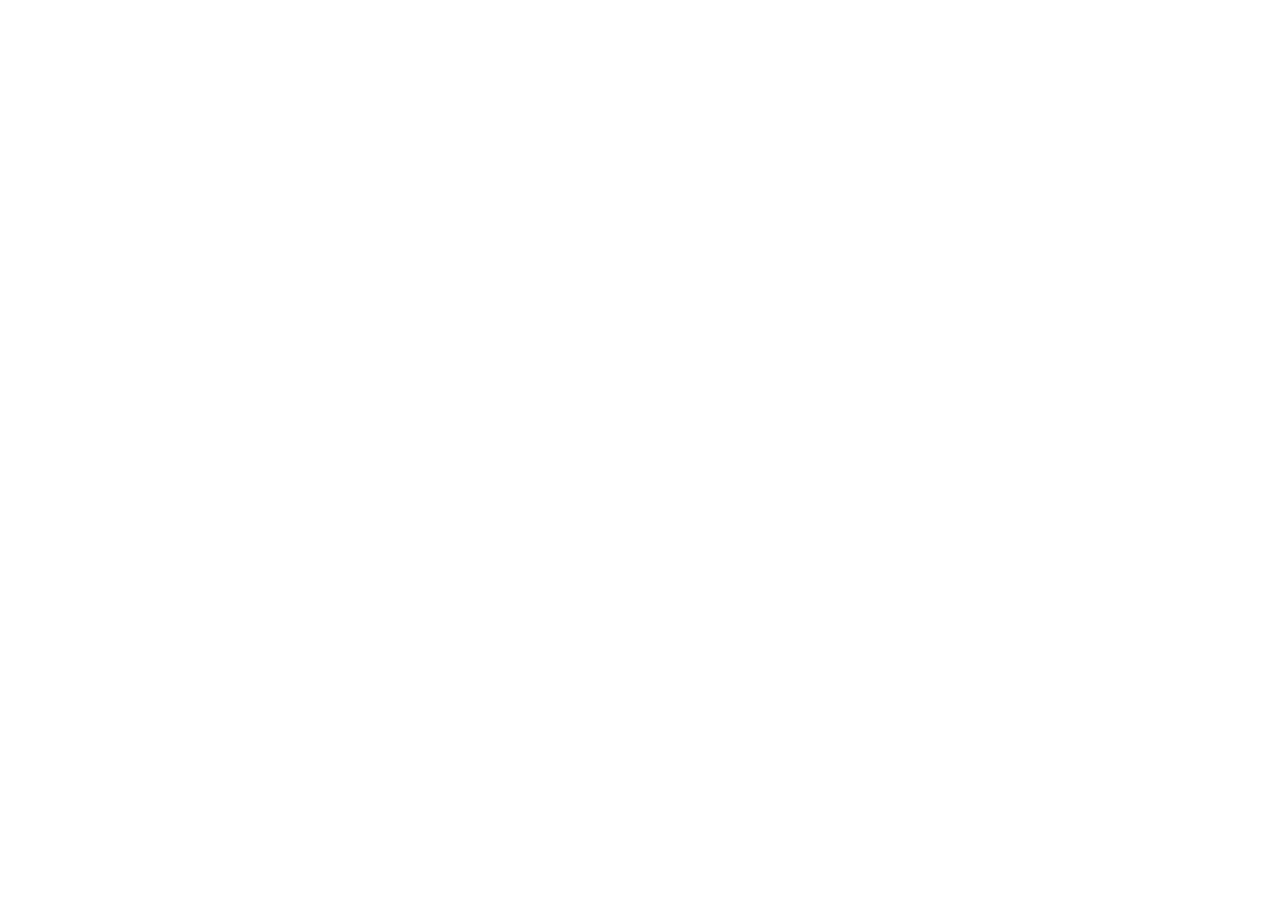
==== index.html @ 1cd22ccd "Descrição das alterações" ====
<!DOCTYPE html>
<html lang="en">
<head>
    <meta charset="UTF-8">
    <meta name="viewport" content="width=device-width, initial-scale=1.0">
    <title>Document</title>
</head>

<body>
    
</body>
</html>
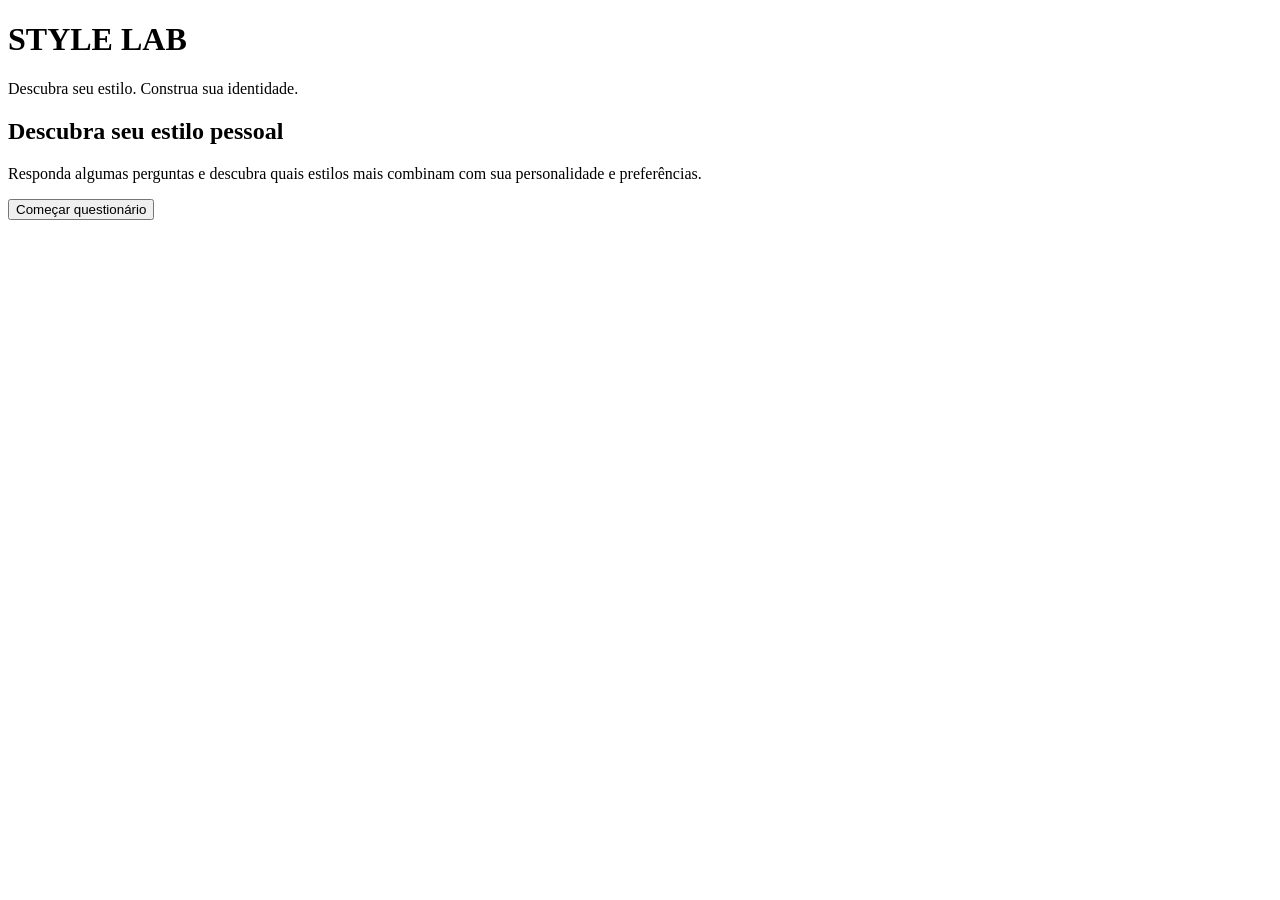
==== commit ad35358d: "Atualização do questionário" ====
--- a/index.html
+++ b/index.html
@@ -1,12 +1,52 @@
+
 <!DOCTYPE html>
-<html lang="en">
+<html lang="pt-BR">
 <head>
     <meta charset="UTF-8">
     <meta name="viewport" content="width=device-width, initial-scale=1.0">
-    <title>Document</title>
+    <title>STYLE LAB | Descubra seu estilo</title>
+
+    <link rel="stylesheet" href="css/style.css">
 </head>
+<body>
 
-<body>
-    
+    <main class="questionario">
+
+        <header class="cabecalho">
+            <h1>STYLE LAB</h1>
+            <p>Descubra seu estilo. Construa sua identidade.</p>
+        </header>
+
+        <section class="introducao" id="introducao">
+            <h2>Descubra seu estilo pessoal</h2>
+            <p>
+                Responda algumas perguntas e descubra quais estilos
+                mais combinam com sua personalidade e preferências.
+            </p>
+
+            <button id="iniciarQuestionario">
+                Começar questionário
+            </button>
+        </section>
+
+        <section class="area-perguntas" id="areaPerguntas" hidden>
+
+            <div class="progresso">
+                <span id="etapaAtual">Etapa 1 de 7</span>
+                <progress id="barraProgresso" value="1" max="7"></progress>
+            </div>
+
+            <div id="conteudoPergunta"></div>
+
+            <div class="botoes-navegacao">
+                <button id="voltarPergunta" disabled>Voltar</button>
+                <button id="proximaPergunta">Próxima</button>
+            </div>
+
+        </section>
+
+    </main>
+
+    <script src="js/script.js"></script>
 </body>
-</html>+</html>
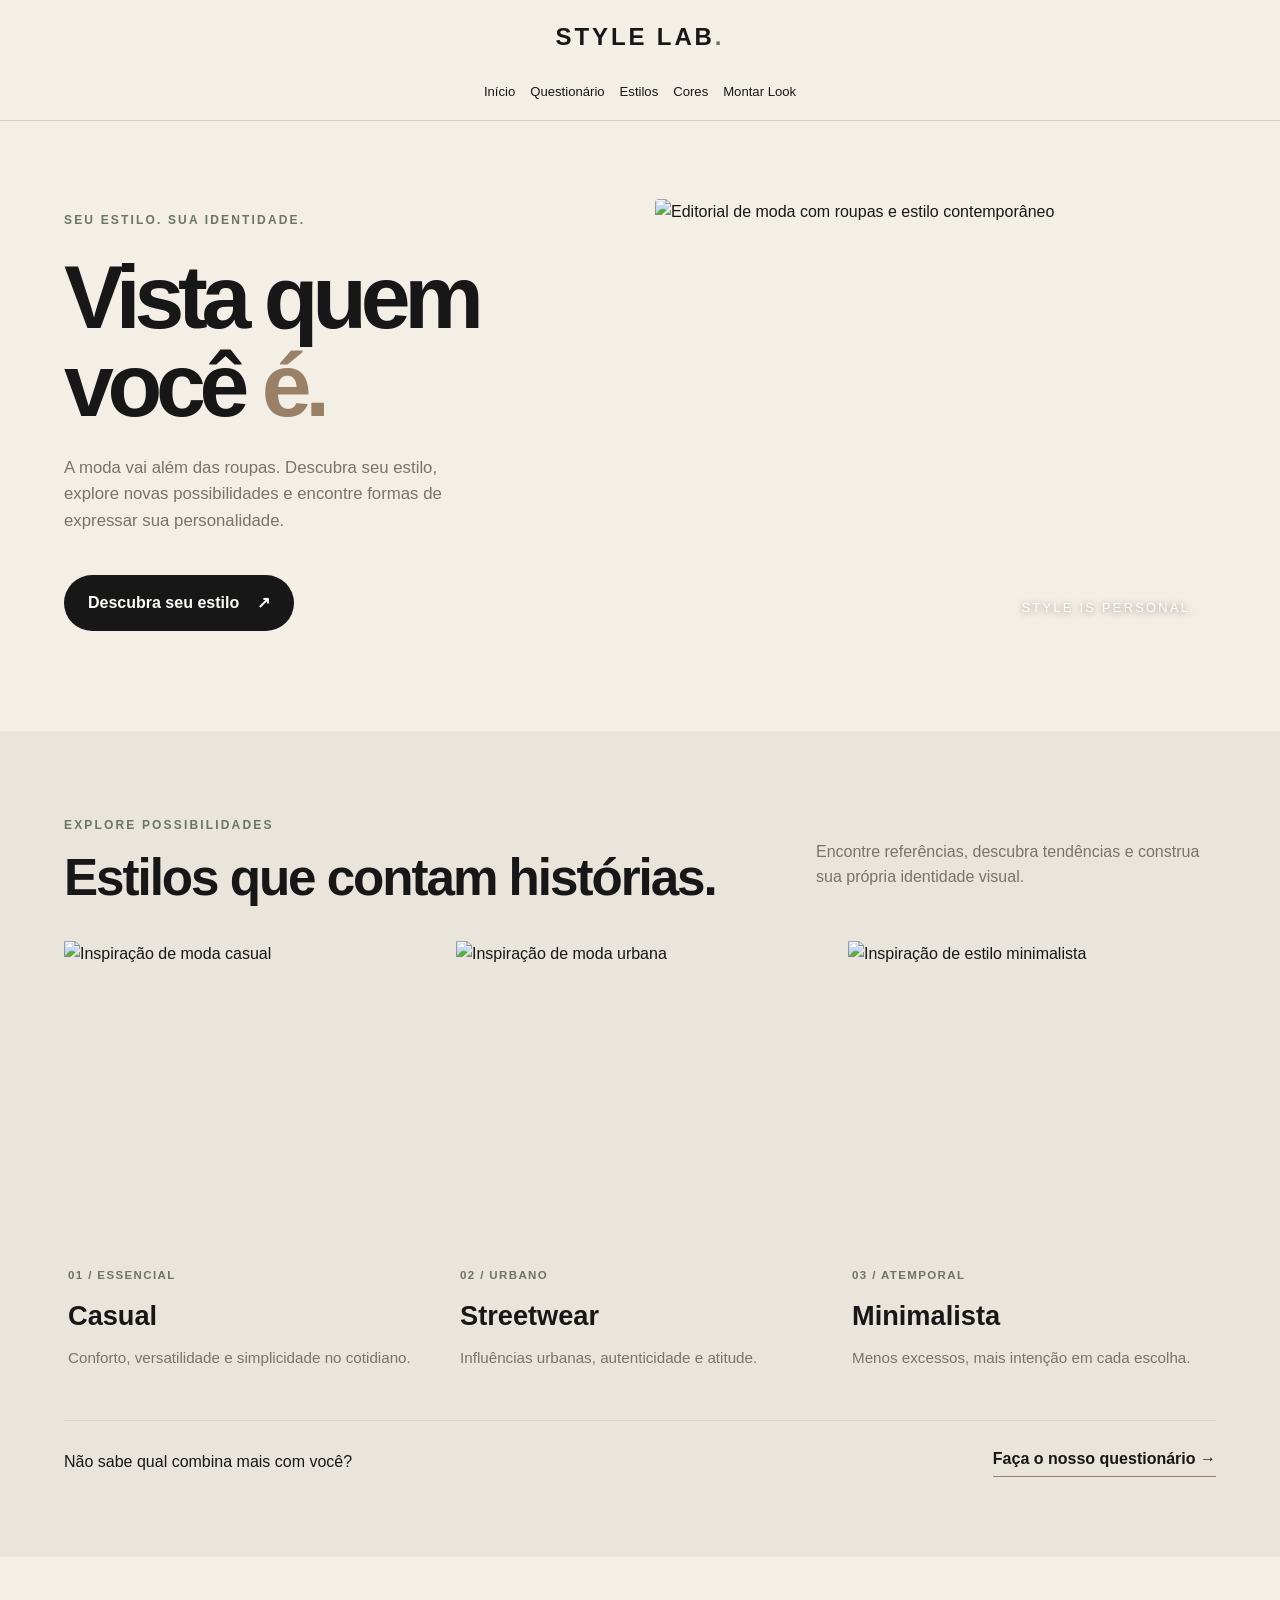
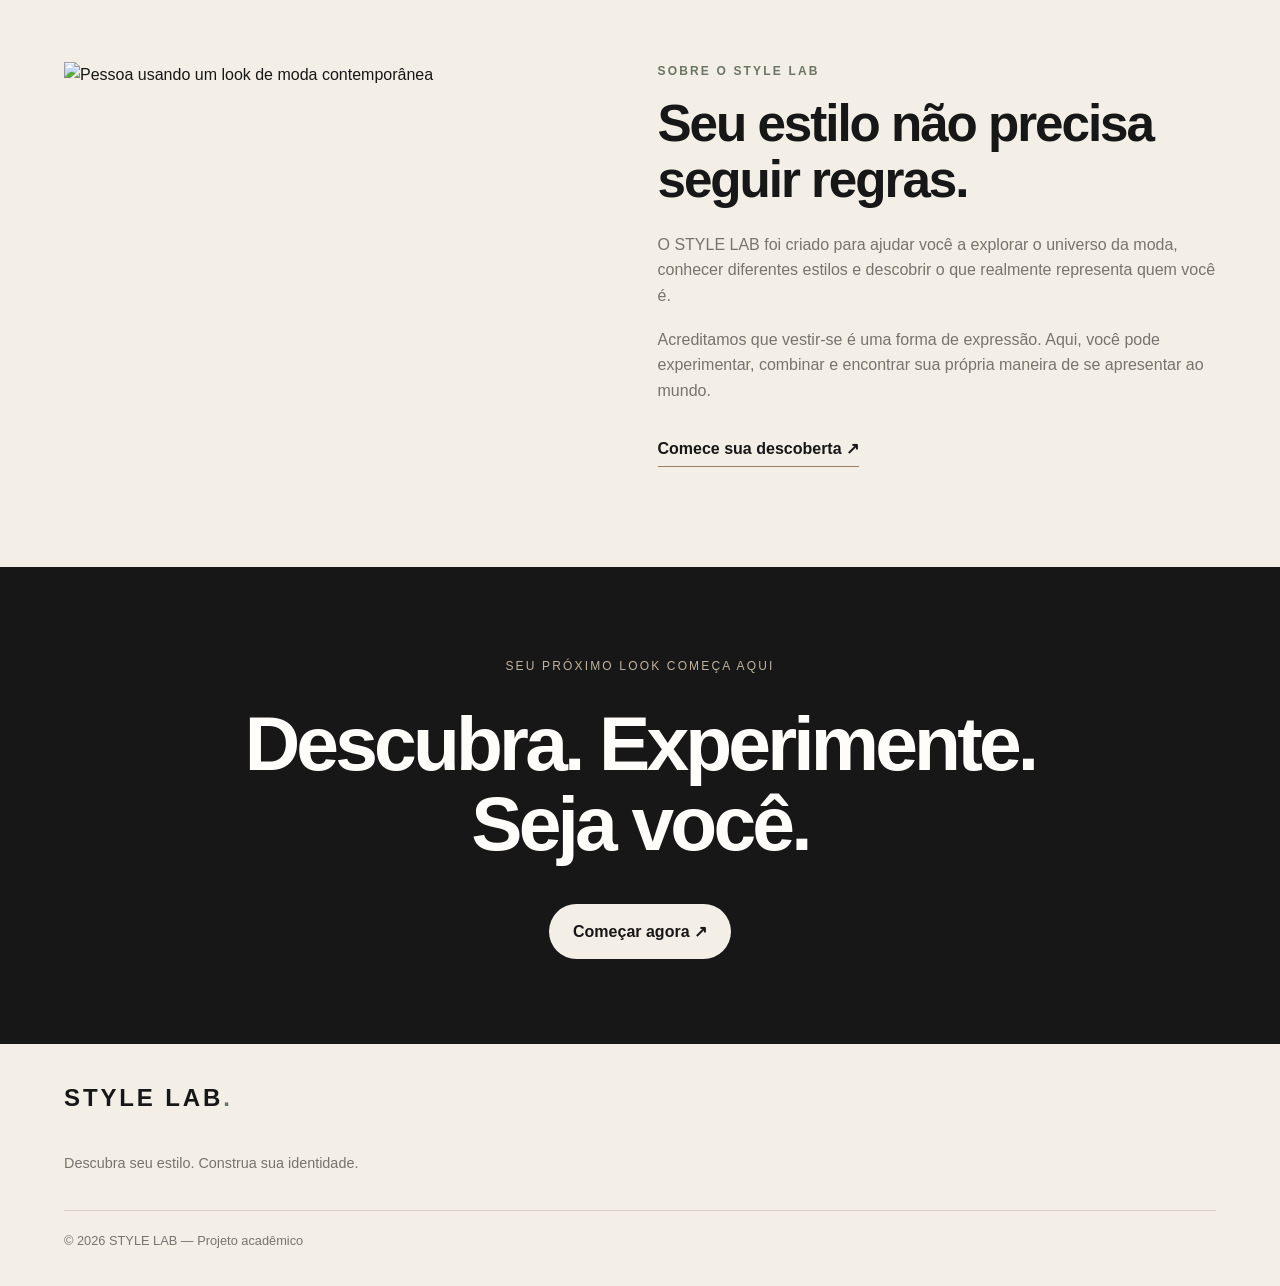
==== commit 1003800e: "Atualiza estrutura e integração do STYLE LAB" ====
--- a/index.html
+++ b/index.html
@@ -5,48 +5,145 @@
     <meta charset="UTF-8">
     <meta name="viewport" content="width=device-width, initial-scale=1.0">
     <title>STYLE LAB | Descubra seu estilo</title>
-
     <link rel="stylesheet" href="css/style.css">
+    <link rel="stylesheet" href="css/index.css">
+    <link rel="stylesheet" href="../css/style.css">
+    <link rel="stylesheet" href="../css/questionario.css">
+    <link rel="stylesheet" href="../css/style.css">
+    <link rel="stylesheet" href="../css/estilos.css">
+    <link rel="stylesheet" href="../css/style.css">
+    <link rel="stylesheet" href="../css/cores.css">
+    <link rel="stylesheet" href="../css/style.css">
+    <link rel="stylesheet" href="../css/montar-look.css">
 </head>
 <body>
 
-    <main class="questionario">
+    <header class="site-header">
+        <a href="index.html" class="logo">STYLE LAB<span>.</span></a>
 
-        <header class="cabecalho">
-            <h1>STYLE LAB</h1>
-            <p>Descubra seu estilo. Construa sua identidade.</p>
-        </header>
+        <nav class="menu-principal">
+            <a href="index.html">Início</a>
+            <a href="paginas/questionario.html">Questionário</a>
+            <a href="paginas/estilos.html">Estilos</a>
+            <a href="paginas/cores.html">Cores</a>
+            <a href="paginas/montar-look.html">Montar Look</a>
+        </nav>
+    </header>
 
-        <section class="introducao" id="introducao">
-            <h2>Descubra seu estilo pessoal</h2>
-            <p>
-                Responda algumas perguntas e descubra quais estilos
-                mais combinam com sua personalidade e preferências.
-            </p>
+    <main>
 
-            <button id="iniciarQuestionario">
-                Começar questionário
-            </button>
+        <section class="hero">
+            <div class="hero-texto">
+                <span class="hero-etiqueta">SEU ESTILO. SUA IDENTIDADE.</span>
+
+                <h1>Vista quem<br>você <span>é.</span></h1>
+
+                <p>
+                    A moda vai além das roupas. Descubra seu estilo,
+                    explore novas possibilidades e encontre formas de
+                    expressar sua personalidade.
+                </p>
+
+                <a href="paginas/questionario.html" class="botao-hero">
+                    Descubra seu estilo <span>↗</span>
+                </a>
+            </div>
+
+            <div class="hero-imagem">
+                <img src="https://images.unsplash.com/photo-1529139574466-a303027c1d8b?auto=format&fit=crop&w=1200&q=85"
+                     alt="Editorial de moda com roupas e estilo contemporâneo">
+                <span class="hero-legenda">STYLE IS PERSONAL.</span>
+            </div>
         </section>
 
-        <section class="area-perguntas" id="areaPerguntas" hidden>
-
-            <div class="progresso">
-                <span id="etapaAtual">Etapa 1 de 7</span>
-                <progress id="barraProgresso" value="1" max="7"></progress>
+        <section class="secao-estilos" id="estilos">
+            <div class="secao-titulo">
+                <div>
+                    <span class="texto-label">EXPLORE POSSIBILIDADES</span>
+                    <h2>Estilos que contam histórias.</h2>
+                </div>
+                <p>Encontre referências, descubra tendências e construa sua própria identidade visual.</p>
             </div>
 
-            <div id="conteudoPergunta"></div>
+            <div class="grid-estilos">
 
-            <div class="botoes-navegacao">
-                <button id="voltarPergunta" disabled>Voltar</button>
-                <button id="proximaPergunta">Próxima</button>
+                <article class="card-estilo">
+                    <img src="https://images.unsplash.com/photo-1523398002811-999ca8dec234?auto=format&fit=crop&w=800&q=80"
+                         alt="Inspiração de moda casual">
+                    <div class="card-estilo-info">
+                        <span>01 / ESSENCIAL</span>
+                        <h3>Casual</h3>
+                        <p>Conforto, versatilidade e simplicidade no cotidiano.</p>
+                    </div>
+                </article>
+
+                <article class="card-estilo">
+                    <img src="https://images.unsplash.com/photo-1483985988355-763728e1935b?auto=format&fit=crop&w=800&q=80"
+                         alt="Inspiração de moda urbana">
+                    <div class="card-estilo-info">
+                        <span>02 / URBANO</span>
+                        <h3>Streetwear</h3>
+                        <p>Influências urbanas, autenticidade e atitude.</p>
+                    </div>
+                </article>
+
+                <article class="card-estilo">
+                    <img src="https://images.unsplash.com/photo-1617127365659-c47fa864d8bc?auto=format&fit=crop&w=800&q=80"
+                         alt="Inspiração de estilo minimalista">
+                    <div class="card-estilo-info">
+                        <span>03 / ATEMPORAL</span>
+                        <h3>Minimalista</h3>
+                        <p>Menos excessos, mais intenção em cada escolha.</p>
+                    </div>
+                </article>
+
             </div>
 
+            <div class="estilos-cta">
+                <p>Não sabe qual combina mais com você?</p>
+                <a href="paginas/questionario.html">Faça o nosso questionário →</a>
+            </div>
+        </section>
+
+        <section class="sobre-section" id="sobre">
+            <div class="sobre-imagem">
+                <img src="https://images.unsplash.com/photo-1539109136881-3be0616acf4b?auto=format&fit=crop&w=1000&q=85"
+                     alt="Pessoa usando um look de moda contemporânea">
+            </div>
+
+            <div class="sobre-texto">
+                <span class="texto-label">SOBRE O STYLE LAB</span>
+                <h2>Seu estilo não precisa seguir regras.</h2>
+                <p>
+                    O STYLE LAB foi criado para ajudar você a explorar o universo da moda,
+                    conhecer diferentes estilos e descobrir o que realmente representa quem você é.
+                </p>
+                <p>
+                    Acreditamos que vestir-se é uma forma de expressão. Aqui, você pode
+                    experimentar, combinar e encontrar sua própria maneira de se apresentar ao mundo.
+                </p>
+                <a href="paginas/questionario.html" class="link-sobre">Comece sua descoberta ↗</a>
+            </div>
+        </section>
+
+        <section class="chamada-final">
+            <span>SEU PRÓXIMO LOOK COMEÇA AQUI</span>
+            <h2>Descubra. Experimente.<br>Seja você.</h2>
+            <a href="paginas/questionario.html" class="botao-hero">Começar agora ↗</a>
         </section>
 
     </main>
 
-    <script src="js/script.js"></script>
+    <footer class="site-footer">
+        <a href="index.html" class="logo">STYLE LAB<span>.</span></a>
+        <p>Descubra seu estilo. Construa sua identidade.</p>
+        <span class="footer-direitos">© 2026 STYLE LAB — Projeto acadêmico</span>
+    </footer>
+
+
+    <script src="../js/script.js"></script>
+    <script src="../js/estilos.js"></script>
+    <script src="../js/cores.js"></script>
+    <script src="../js/montar-look.js"></script>
 </body>
 </html>
--- a/css/style.css
+++ b/css/style.css
@@ -0,0 +1,236 @@
+
+/* ==========================================
+   STYLE LAB — CSS PRINCIPAL
+   ========================================== */
+
+   :root {
+    --preto: #171717;
+    --off-white: #f3efe7;
+    --branco: #fffdf9;
+    --taupe: #9a8066;
+    --oliva: #6b7561;
+    --cinza: #77736d;
+    --borda: #d8d0c5;
+    --sombra: 0 12px 32px rgba(23, 23, 23, 0.08);
+    --raio: 14px;
+}
+
+* {
+    box-sizing: border-box;
+}
+
+html {
+    scroll-behavior: smooth;
+}
+
+body {
+    margin: 0;
+    min-height: 100vh;
+    background: var(--off-white);
+    color: var(--preto);
+    font-family: Arial, Helvetica, sans-serif;
+    line-height: 1.6;
+}
+
+img {
+    display: block;
+    max-width: 100%;
+}
+
+a {
+    color: inherit;
+}
+
+button,
+input {
+    font: inherit;
+}
+
+[hidden] {
+    display: none !important;
+}
+
+/* ==========================================
+   CABEÇALHO / MENU
+   ========================================== */
+
+.site-header {
+    width: 100%;
+    padding: 22px 5%;
+    display: flex;
+    justify-content: space-between;
+    align-items: center;
+    gap: 25px;
+    border-bottom: 1px solid var(--borda);
+    background: var(--off-white);
+}
+
+.logo {
+    color: var(--preto);
+    font-size: 1.5rem;
+    font-weight: 900;
+    letter-spacing: .12em;
+    text-decoration: none;
+    white-space: nowrap;
+}
+
+.logo span {
+    color: var(--oliva);
+}
+
+.menu-principal {
+    display: flex;
+    align-items: center;
+    gap: 28px;
+}
+
+.menu-principal a {
+    text-decoration: none;
+    color: var(--preto);
+    font-size: .9rem;
+    transition: color .2s;
+}
+
+.menu-principal a:hover {
+    color: var(--oliva);
+}
+
+.menu-principal .menu-destaque {
+    border: 1px solid var(--preto);
+    padding: 9px 18px;
+    border-radius: 30px;
+}
+
+
+/* ==========================================
+   CHAMADA FINAL E RODAPÉ
+   ========================================== */
+
+.chamada-final {
+    text-align: center;
+    padding: 85px 20px;
+    background: var(--preto);
+    color: var(--branco);
+}
+
+.chamada-final > span {
+    font-size: .75rem;
+    letter-spacing: .18em;
+    color: #c1b39f;
+}
+
+.chamada-final h2 {
+    font-size: clamp(2.5rem, 6vw, 5.5rem);
+    line-height: 1.05;
+    letter-spacing: -.05em;
+    margin: 25px 0;
+}
+
+.chamada-final .botao-hero {
+    background: var(--off-white);
+    color: var(--preto);
+}
+
+.chamada-final .botao-hero:hover {
+    background: var(--oliva);
+    color: white;
+}
+
+.site-footer {
+    padding: 35px 5%;
+    display: flex;
+    justify-content: space-between;
+    align-items: center;
+    flex-wrap: wrap;
+    gap: 20px;
+}
+
+.site-footer p {
+    color: var(--cinza);
+    font-size: .9rem;
+}
+
+.footer-direitos {
+    width: 100%;
+    padding-top: 20px;
+    border-top: 1px solid var(--borda);
+    color: var(--cinza);
+    font-size: .8rem;
+}
+
+
+button {
+    cursor: pointer;
+    border: 1px solid var(--preto);
+    background: var(--preto);
+    color: var(--branco);
+    border-radius: 999px;
+    padding: 12px 24px;
+    font-weight: 700;
+    transition: background .2s ease, color .2s ease, transform .2s ease;
+}
+
+button:hover:not(:disabled) {
+    background: var(--oliva);
+    border-color: var(--oliva);
+    transform: translateY(-1px);
+}
+
+button:focus-visible,
+input:focus-visible {
+    outline: 3px solid var(--taupe);
+    outline-offset: 3px;
+}
+
+button:disabled {
+    opacity: .42;
+    cursor: not-allowed;
+    transform: none;
+}
+
+
+/* ==========================================
+   RESPONSIVIDADE
+   ========================================== */
+
+@media (max-width: 900px) {
+    .hero {
+        gap: 30px;
+    }
+
+    .hero-imagem {
+        height: 440px;
+    }
+
+    .card-estilo img {
+        height: 300px;
+    }
+
+    .sobre-section {
+        gap: 35px;
+    }
+
+    .sobre-imagem {
+        height: 400px;
+    }
+}
+
+.site-header {
+    flex-direction: column;
+    padding: 18px 4%;
+}
+
+.menu-principal {
+    flex-wrap: wrap;
+    justify-content: center;
+    gap: 15px;
+}
+
+.menu-principal a {
+    font-size: .82rem;
+}
+
+.site-footer {
+    flex-direction: column;
+    align-items: flex-start;
+}
--- a/css/index.css
+++ b/css/index.css
@@ -0,0 +1,256 @@
+
+/* ==========================================
+   PÁGINA INICIAL — BANNER PRINCIPAL
+   ========================================== */
+
+   .hero {
+    max-width: 1400px;
+    margin: 0 auto;
+    padding: 65px 5% 80px;
+    display: grid;
+    grid-template-columns: 1fr 1fr;
+    gap: 55px;
+    align-items: center;
+}
+
+.hero-texto {
+    padding: 20px 0;
+}
+
+.hero-etiqueta,
+.texto-label {
+    font-size: .75rem;
+    font-weight: 700;
+    letter-spacing: .18em;
+    color: var(--oliva);
+}
+
+.hero h1 {
+    margin: 22px 0;
+    font-size: clamp(4rem, 7vw, 7rem);
+    line-height: .98;
+    letter-spacing: -.07em;
+    font-weight: 900;
+}
+
+.hero h1 span {
+    color: var(--taupe);
+}
+
+.hero-texto > p {
+    max-width: 430px;
+    margin: 25px 0;
+    color: var(--cinza);
+    font-size: 1.05rem;
+}
+
+.botao-hero {
+    display: inline-flex;
+    align-items: center;
+    gap: 18px;
+    margin-top: 15px;
+    padding: 15px 24px;
+    background: var(--preto);
+    color: var(--branco);
+    text-decoration: none;
+    border-radius: 40px;
+    font-weight: 700;
+    transition: .2s;
+}
+
+.botao-hero:hover {
+    background: var(--oliva);
+    transform: translateY(-2px);
+}
+
+.hero-imagem {
+    position: relative;
+    height: 560px;
+    overflow: hidden;
+    border-radius: 4px;
+}
+
+.hero-imagem img {
+    width: 100%;
+    height: 100%;
+    object-fit: cover;
+    object-position: center;
+}
+
+.hero-legenda {
+    position: absolute;
+    bottom: 20px;
+    right: 20px;
+    color: white;
+    font-size: .8rem;
+    letter-spacing: .18em;
+    text-shadow: 0 1px 6px rgba(0, 0, 0, .5);
+}
+
+
+/* ==========================================
+   SEÇÃO DE ESTILOS
+   ========================================== */
+
+   .secao-estilos {
+    padding: 80px 5%;
+    background: #eae5dc;
+}
+
+.secao-titulo {
+    max-width: 1400px;
+    margin: 0 auto 35px;
+    display: flex;
+    justify-content: space-between;
+    align-items: flex-end;
+    gap: 30px;
+}
+
+.secao-titulo h2,
+.sobre-texto h2 {
+    font-size: clamp(2rem, 4vw, 3.8rem);
+    line-height: 1.08;
+    letter-spacing: -.04em;
+    margin: 14px 0 0;
+}
+
+.secao-titulo > p {
+    max-width: 400px;
+    color: var(--cinza);
+}
+
+.grid-estilos {
+    max-width: 1400px;
+    margin: 0 auto;
+    display: grid;
+    grid-template-columns: repeat(3, minmax(0, 1fr));
+    gap: 24px;
+}
+
+.card-estilo {
+    min-width: 0;
+    overflow: hidden;
+}
+
+.card-estilo img {
+    width: 100%;
+    height: 400px;
+    object-fit: cover;
+    transition: transform .4s;
+}
+
+.card-estilo:hover img {
+    transform: scale(1.03);
+}
+
+.card-estilo-info {
+    padding: 20px 4px;
+}
+
+.card-estilo-info > span {
+    font-size: .72rem;
+    letter-spacing: .12em;
+    color: var(--oliva);
+    font-weight: 700;
+}
+
+.card-estilo-info h3 {
+    font-size: 1.7rem;
+    margin: 8px 0;
+}
+
+.card-estilo-info p {
+    margin: 0;
+    color: var(--cinza);
+    font-size: .95rem;
+}
+
+.estilos-cta {
+    max-width: 1400px;
+    margin: 30px auto 0;
+    padding-top: 25px;
+    border-top: 1px solid var(--borda);
+    display: flex;
+    align-items: center;
+    justify-content: space-between;
+    gap: 15px;
+}
+
+.estilos-cta p {
+    margin: 0;
+}
+
+.estilos-cta a,
+.link-sobre {
+    color: var(--preto);
+    font-weight: 700;
+    text-decoration: none;
+    border-bottom: 1px solid var(--taupe);
+    padding-bottom: 4px;
+}
+
+.estilos-cta a:hover,
+.link-sobre:hover {
+    color: var(--oliva);
+}
+
+
+/* ==========================================
+   SEÇÃO SOBRE
+   ========================================== */
+
+   .sobre-section {
+    max-width: 1400px;
+    margin: 0 auto;
+    padding: 100px 5%;
+    display: grid;
+    grid-template-columns: 1fr 1fr;
+    gap: 70px;
+    align-items: center;
+}
+
+.sobre-imagem {
+    height: 520px;
+    overflow: hidden;
+}
+
+.sobre-imagem img {
+    width: 100%;
+    height: 100%;
+    object-fit: cover;
+}
+
+.sobre-texto h2 {
+    margin-bottom: 25px;
+}
+
+.sobre-texto p {
+    color: var(--cinza);
+    margin: 0 0 18px;
+}
+
+.link-sobre {
+    display: inline-block;
+    margin-top: 15px;
+}
+
+
+.hero {
+    gap: 30px;
+}
+
+.hero-imagem {
+    height: 440px;
+}
+
+.card-estilo img {
+    height: 300px;
+}
+
+.sobre-section {
+    gap: 35px;
+}
+
+.sobre-imagem {
+    height: 400px;
+}
--- a/css/style.css
+++ b/css/style.css
@@ -0,0 +1,236 @@
+
+/* ==========================================
+   STYLE LAB — CSS PRINCIPAL
+   ========================================== */
+
+   :root {
+    --preto: #171717;
+    --off-white: #f3efe7;
+    --branco: #fffdf9;
+    --taupe: #9a8066;
+    --oliva: #6b7561;
+    --cinza: #77736d;
+    --borda: #d8d0c5;
+    --sombra: 0 12px 32px rgba(23, 23, 23, 0.08);
+    --raio: 14px;
+}
+
+* {
+    box-sizing: border-box;
+}
+
+html {
+    scroll-behavior: smooth;
+}
+
+body {
+    margin: 0;
+    min-height: 100vh;
+    background: var(--off-white);
+    color: var(--preto);
+    font-family: Arial, Helvetica, sans-serif;
+    line-height: 1.6;
+}
+
+img {
+    display: block;
+    max-width: 100%;
+}
+
+a {
+    color: inherit;
+}
+
+button,
+input {
+    font: inherit;
+}
+
+[hidden] {
+    display: none !important;
+}
+
+/* ==========================================
+   CABEÇALHO / MENU
+   ========================================== */
+
+.site-header {
+    width: 100%;
+    padding: 22px 5%;
+    display: flex;
+    justify-content: space-between;
+    align-items: center;
+    gap: 25px;
+    border-bottom: 1px solid var(--borda);
+    background: var(--off-white);
+}
+
+.logo {
+    color: var(--preto);
+    font-size: 1.5rem;
+    font-weight: 900;
+    letter-spacing: .12em;
+    text-decoration: none;
+    white-space: nowrap;
+}
+
+.logo span {
+    color: var(--oliva);
+}
+
+.menu-principal {
+    display: flex;
+    align-items: center;
+    gap: 28px;
+}
+
+.menu-principal a {
+    text-decoration: none;
+    color: var(--preto);
+    font-size: .9rem;
+    transition: color .2s;
+}
+
+.menu-principal a:hover {
+    color: var(--oliva);
+}
+
+.menu-principal .menu-destaque {
+    border: 1px solid var(--preto);
+    padding: 9px 18px;
+    border-radius: 30px;
+}
+
+
+/* ==========================================
+   CHAMADA FINAL E RODAPÉ
+   ========================================== */
+
+.chamada-final {
+    text-align: center;
+    padding: 85px 20px;
+    background: var(--preto);
+    color: var(--branco);
+}
+
+.chamada-final > span {
+    font-size: .75rem;
+    letter-spacing: .18em;
+    color: #c1b39f;
+}
+
+.chamada-final h2 {
+    font-size: clamp(2.5rem, 6vw, 5.5rem);
+    line-height: 1.05;
+    letter-spacing: -.05em;
+    margin: 25px 0;
+}
+
+.chamada-final .botao-hero {
+    background: var(--off-white);
+    color: var(--preto);
+}
+
+.chamada-final .botao-hero:hover {
+    background: var(--oliva);
+    color: white;
+}
+
+.site-footer {
+    padding: 35px 5%;
+    display: flex;
+    justify-content: space-between;
+    align-items: center;
+    flex-wrap: wrap;
+    gap: 20px;
+}
+
+.site-footer p {
+    color: var(--cinza);
+    font-size: .9rem;
+}
+
+.footer-direitos {
+    width: 100%;
+    padding-top: 20px;
+    border-top: 1px solid var(--borda);
+    color: var(--cinza);
+    font-size: .8rem;
+}
+
+
+button {
+    cursor: pointer;
+    border: 1px solid var(--preto);
+    background: var(--preto);
+    color: var(--branco);
+    border-radius: 999px;
+    padding: 12px 24px;
+    font-weight: 700;
+    transition: background .2s ease, color .2s ease, transform .2s ease;
+}
+
+button:hover:not(:disabled) {
+    background: var(--oliva);
+    border-color: var(--oliva);
+    transform: translateY(-1px);
+}
+
+button:focus-visible,
+input:focus-visible {
+    outline: 3px solid var(--taupe);
+    outline-offset: 3px;
+}
+
+button:disabled {
+    opacity: .42;
+    cursor: not-allowed;
+    transform: none;
+}
+
+
+/* ==========================================
+   RESPONSIVIDADE
+   ========================================== */
+
+@media (max-width: 900px) {
+    .hero {
+        gap: 30px;
+    }
+
+    .hero-imagem {
+        height: 440px;
+    }
+
+    .card-estilo img {
+        height: 300px;
+    }
+
+    .sobre-section {
+        gap: 35px;
+    }
+
+    .sobre-imagem {
+        height: 400px;
+    }
+}
+
+.site-header {
+    flex-direction: column;
+    padding: 18px 4%;
+}
+
+.menu-principal {
+    flex-wrap: wrap;
+    justify-content: center;
+    gap: 15px;
+}
+
+.menu-principal a {
+    font-size: .82rem;
+}
+
+.site-footer {
+    flex-direction: column;
+    align-items: flex-start;
+}
--- a/css/questionario.css
+++ b/css/questionario.css
@@ -0,0 +1,271 @@
+
+/* ==========================================
+   QUESTIONÁRIO
+   ========================================== */
+
+   .questionario {
+    width: min(100% - 32px, 900px);
+    margin: 0 auto;
+}
+
+.cabecalho {
+    text-align: center;
+    padding: 30px 18px 36px;
+}
+
+.cabecalho h1 {
+    margin: 0;
+    font-size: clamp(2.2rem, 6vw, 4.4rem);
+    font-weight: 900;
+    letter-spacing: .17em;
+}
+
+.cabecalho p {
+    margin: 8px 0 0;
+    color: var(--cinza);
+    font-size: .95rem;
+    letter-spacing: .04em;
+}
+
+.introducao,
+.area-perguntas {
+    background: var(--branco);
+    border: 1px solid var(--borda);
+    border-radius: var(--raio);
+    box-shadow: var(--sombra);
+    padding: clamp(22px, 5vw, 48px);
+}
+
+.introducao {
+    text-align: center;
+}
+
+.introducao h2 {
+    font-size: clamp(1.5rem, 4vw, 2.3rem);
+    line-height: 1.2;
+    margin: 0 0 14px;
+}
+
+.introducao p {
+    color: var(--cinza);
+    max-width: 600px;
+    margin: 0 auto 28px;
+}
+
+
+.progresso {
+    display: flex;
+    align-items: center;
+    gap: 16px;
+    margin-bottom: 32px;
+    color: var(--cinza);
+    font-size: .9rem;
+}
+
+.progresso span {
+    white-space: nowrap;
+    font-weight: 700;
+}
+
+progress {
+    appearance: none;
+    width: 100%;
+    height: 8px;
+    border: 0;
+    border-radius: 99px;
+    overflow: hidden;
+    background: #e7e1d9;
+}
+
+progress::-webkit-progress-bar {
+    background: #e7e1d9;
+    border-radius: 99px;
+}
+
+progress::-webkit-progress-value {
+    background: var(--oliva);
+    border-radius: 99px;
+}
+
+progress::-moz-progress-bar {
+    background: var(--oliva);
+    border-radius: 99px;
+}
+
+#conteudoPergunta h2 {
+    font-size: clamp(1.25rem, 3vw, 1.8rem);
+    line-height: 1.35;
+    margin: 0 0 12px;
+}
+
+#conteudoPergunta h3 {
+    margin: 8px 0 12px;
+}
+
+#conteudoPergunta > p {
+    color: var(--cinza);
+    margin: 0 0 20px;
+}
+
+.opcoes-pergunta,
+.opcoes-look {
+    display: grid;
+    grid-template-columns: repeat(2, minmax(0, 1fr));
+    gap: 12px;
+    margin: 24px 0;
+}
+
+.opcao-questionario {
+    display: flex;
+    align-items: flex-start;
+    gap: 12px;
+    min-height: 54px;
+    padding: 15px 16px;
+    background: #fff;
+    border: 1px solid var(--borda);
+    border-radius: 10px;
+    cursor: pointer;
+    transition: border-color .2s ease, background .2s ease, transform .2s ease;
+}
+
+.opcao-questionario:hover {
+    border-color: var(--taupe);
+    transform: translateY(-1px);
+}
+
+.opcao-questionario:has(input:checked) {
+    border-color: var(--oliva);
+    background: #edf0e9;
+    box-shadow: inset 0 0 0 1px var(--oliva);
+}
+
+.opcao-questionario input {
+    flex: 0 0 auto;
+    margin: 4px 0 0;
+    accent-color: var(--oliva);
+}
+
+.opcao-questionario span {
+    line-height: 1.4;
+}
+
+.botoes-navegacao {
+    display: flex;
+    justify-content: space-between;
+    gap: 12px;
+    margin-top: 30px;
+    border-top: 1px solid var(--borda);
+    padding-top: 22px;
+}
+
+#voltarPergunta {
+    background: transparent;
+    color: var(--preto);
+}
+
+#voltarPergunta:hover:not(:disabled) {
+    background: var(--off-white);
+    color: var(--preto);
+    border-color: var(--taupe);
+}
+
+.look-placeholder {
+    display: flex;
+    flex-direction: column;
+    justify-content: center;
+    align-items: center;
+    min-height: 220px;
+    margin: 20px 0;
+    padding: 24px;
+    text-align: center;
+    border: 1px dashed var(--taupe);
+    border-radius: var(--raio);
+    background: linear-gradient(135deg, #f3efe7, #e5ded3);
+    color: var(--cinza);
+}
+
+.look-placeholder p {
+    margin: 5px 0;
+    color: var(--preto);
+    font-weight: 700;
+}
+
+.look-placeholder small {
+    max-width: 420px;
+}
+
+.avaliacao-look .opcoes-look {
+    grid-template-columns: 1fr;
+}
+
+#pecasParciais {
+    margin-top: 18px;
+    padding: 18px;
+    border-radius: 10px;
+    background: var(--off-white);
+}
+
+#pecasParciais .opcao-questionario {
+    margin: 8px 0;
+}
+
+.resultado-principal {
+    background: var(--off-white);
+    border-left: 5px solid var(--oliva);
+    border-radius: 10px;
+    padding: 24px;
+    margin: 24px 0;
+}
+
+.resultado-principal h3 {
+    font-size: 1.8rem;
+    letter-spacing: .03em;
+}
+
+.resultado-lista {
+    display: grid;
+    grid-template-columns: repeat(2, minmax(0, 1fr));
+    gap: 14px;
+    margin: 18px 0;
+}
+
+.resultado-card {
+    padding: 18px;
+    border: 1px solid var(--borda);
+    border-radius: 10px;
+    background: white;
+}
+
+.resultado-card h4 {
+    margin: 0 0 8px;
+    font-size: 1.1rem;
+}
+
+.resultado-card p {
+    margin: 8px 0;
+    color: var(--cinza);
+}
+
+.resultado-questionario button {
+    margin-top: 12px;
+}
+
+.questionario {
+    width: 100%;
+}
+
+.opcoes-pergunta,
+.resultado-lista {
+    grid-template-columns: 1fr;
+}
+
+.progresso {
+    flex-direction: column;
+    align-items: stretch;
+    gap: 8px;
+    margin-bottom: 24px;
+}
+
+.botoes-navegacao button {
+    flex: 1;
+}
--- a/css/style.css
+++ b/css/style.css
@@ -0,0 +1,236 @@
+
+/* ==========================================
+   STYLE LAB — CSS PRINCIPAL
+   ========================================== */
+
+   :root {
+    --preto: #171717;
+    --off-white: #f3efe7;
+    --branco: #fffdf9;
+    --taupe: #9a8066;
+    --oliva: #6b7561;
+    --cinza: #77736d;
+    --borda: #d8d0c5;
+    --sombra: 0 12px 32px rgba(23, 23, 23, 0.08);
+    --raio: 14px;
+}
+
+* {
+    box-sizing: border-box;
+}
+
+html {
+    scroll-behavior: smooth;
+}
+
+body {
+    margin: 0;
+    min-height: 100vh;
+    background: var(--off-white);
+    color: var(--preto);
+    font-family: Arial, Helvetica, sans-serif;
+    line-height: 1.6;
+}
+
+img {
+    display: block;
+    max-width: 100%;
+}
+
+a {
+    color: inherit;
+}
+
+button,
+input {
+    font: inherit;
+}
+
+[hidden] {
+    display: none !important;
+}
+
+/* ==========================================
+   CABEÇALHO / MENU
+   ========================================== */
+
+.site-header {
+    width: 100%;
+    padding: 22px 5%;
+    display: flex;
+    justify-content: space-between;
+    align-items: center;
+    gap: 25px;
+    border-bottom: 1px solid var(--borda);
+    background: var(--off-white);
+}
+
+.logo {
+    color: var(--preto);
+    font-size: 1.5rem;
+    font-weight: 900;
+    letter-spacing: .12em;
+    text-decoration: none;
+    white-space: nowrap;
+}
+
+.logo span {
+    color: var(--oliva);
+}
+
+.menu-principal {
+    display: flex;
+    align-items: center;
+    gap: 28px;
+}
+
+.menu-principal a {
+    text-decoration: none;
+    color: var(--preto);
+    font-size: .9rem;
+    transition: color .2s;
+}
+
+.menu-principal a:hover {
+    color: var(--oliva);
+}
+
+.menu-principal .menu-destaque {
+    border: 1px solid var(--preto);
+    padding: 9px 18px;
+    border-radius: 30px;
+}
+
+
+/* ==========================================
+   CHAMADA FINAL E RODAPÉ
+   ========================================== */
+
+.chamada-final {
+    text-align: center;
+    padding: 85px 20px;
+    background: var(--preto);
+    color: var(--branco);
+}
+
+.chamada-final > span {
+    font-size: .75rem;
+    letter-spacing: .18em;
+    color: #c1b39f;
+}
+
+.chamada-final h2 {
+    font-size: clamp(2.5rem, 6vw, 5.5rem);
+    line-height: 1.05;
+    letter-spacing: -.05em;
+    margin: 25px 0;
+}
+
+.chamada-final .botao-hero {
+    background: var(--off-white);
+    color: var(--preto);
+}
+
+.chamada-final .botao-hero:hover {
+    background: var(--oliva);
+    color: white;
+}
+
+.site-footer {
+    padding: 35px 5%;
+    display: flex;
+    justify-content: space-between;
+    align-items: center;
+    flex-wrap: wrap;
+    gap: 20px;
+}
+
+.site-footer p {
+    color: var(--cinza);
+    font-size: .9rem;
+}
+
+.footer-direitos {
+    width: 100%;
+    padding-top: 20px;
+    border-top: 1px solid var(--borda);
+    color: var(--cinza);
+    font-size: .8rem;
+}
+
+
+button {
+    cursor: pointer;
+    border: 1px solid var(--preto);
+    background: var(--preto);
+    color: var(--branco);
+    border-radius: 999px;
+    padding: 12px 24px;
+    font-weight: 700;
+    transition: background .2s ease, color .2s ease, transform .2s ease;
+}
+
+button:hover:not(:disabled) {
+    background: var(--oliva);
+    border-color: var(--oliva);
+    transform: translateY(-1px);
+}
+
+button:focus-visible,
+input:focus-visible {
+    outline: 3px solid var(--taupe);
+    outline-offset: 3px;
+}
+
+button:disabled {
+    opacity: .42;
+    cursor: not-allowed;
+    transform: none;
+}
+
+
+/* ==========================================
+   RESPONSIVIDADE
+   ========================================== */
+
+@media (max-width: 900px) {
+    .hero {
+        gap: 30px;
+    }
+
+    .hero-imagem {
+        height: 440px;
+    }
+
+    .card-estilo img {
+        height: 300px;
+    }
+
+    .sobre-section {
+        gap: 35px;
+    }
+
+    .sobre-imagem {
+        height: 400px;
+    }
+}
+
+.site-header {
+    flex-direction: column;
+    padding: 18px 4%;
+}
+
+.menu-principal {
+    flex-wrap: wrap;
+    justify-content: center;
+    gap: 15px;
+}
+
+.menu-principal a {
+    font-size: .82rem;
+}
+
+.site-footer {
+    flex-direction: column;
+    align-items: flex-start;
+}
--- a/css/estilos.css
+++ b/css/estilos.css
@@ -0,0 +1,175 @@
+
+/* ==========================================
+   GALERIA / EXPLORAÇÃO DE ESTILOS
+   ========================================== */
+
+   .pagina-estilos {
+    min-height: 100vh;
+}
+
+.estilos-banner {
+    padding: 80px 8% 65px;
+    background: #eae5dc;
+}
+
+.estilos-banner h1 {
+    font-size: clamp(3rem, 7vw, 6rem);
+    font-weight: 900;
+    letter-spacing: -.06em;
+    line-height: 1;
+    margin: 18px 0;
+}
+
+.estilos-banner p {
+    max-width: 650px;
+    color: var(--cinza);
+    font-size: 1.05rem;
+}
+
+.catalogo-estilos {
+    padding: 65px 5% 90px;
+}
+
+.catalogo-topo {
+    display: flex;
+    justify-content: space-between;
+    align-items: flex-end;
+    gap: 20px;
+    margin-bottom: 30px;
+}
+
+.catalogo-topo h2 {
+    font-size: 2.8rem;
+    font-weight: 800;
+    letter-spacing: -.05em;
+    margin: 10px 0 0;
+}
+
+.catalogo-topo > p {
+    color: var(--cinza);
+    font-size: .9rem;
+}
+
+.catalogo-controles {
+    margin-bottom: 35px;
+}
+
+.campo-pesquisa input {
+    width: 100%;
+    max-width: 480px;
+    padding: 14px 18px;
+    border: 1px solid var(--borda);
+    border-radius: 30px;
+    background: var(--branco);
+    outline: none;
+}
+
+.campo-pesquisa input:focus {
+    border-color: var(--oliva);
+    box-shadow: 0 0 0 3px rgba(107, 117, 97, .12);
+}
+
+.filtros-estilos {
+    display: flex;
+    flex-wrap: wrap;
+    gap: 10px;
+    margin-top: 22px;
+}
+
+.filtro-estilo {
+    background: transparent;
+    color: var(--preto);
+    border: 1px solid var(--borda);
+    padding: 9px 20px;
+    font-size: .85rem;
+}
+
+.filtro-estilo:hover,
+.filtro-estilo.ativo {
+    background: var(--preto);
+    color: var(--branco);
+    border-color: var(--preto);
+}
+
+.estilo-catalogo {
+    height: 100%;
+    background: var(--branco);
+    border: 1px solid var(--borda);
+    overflow: hidden;
+    transition: transform .25s, box-shadow .25s;
+}
+
+.estilo-catalogo:hover {
+    transform: translateY(-4px);
+    box-shadow: var(--sombra);
+}
+
+.estilo-catalogo img {
+    width: 100%;
+    height: 370px;
+    object-fit: cover;
+}
+
+.estilo-catalogo-info {
+    padding: 22px;
+}
+
+.estilo-catalogo-info span {
+    font-size: .7rem;
+    letter-spacing: .14em;
+    color: var(--oliva);
+    font-weight: 700;
+}
+
+.estilo-catalogo-info h3 {
+    font-size: 1.8rem;
+    font-weight: 800;
+    margin: 8px 0;
+}
+
+.estilo-catalogo-info p {
+    color: var(--cinza);
+    margin: 0;
+    font-size: .95rem;
+}
+
+.mensagem-vazia {
+    text-align: center;
+    padding: 55px 20px;
+    color: var(--cinza);
+}
+
+.mensagem-vazia h3 {
+    color: var(--preto);
+}
+
+@media (max-width: 650px) {
+    .estilos-banner {
+        padding: 55px 6%;
+    }
+
+    .catalogo-estilos {
+        padding: 45px 4% 60px;
+    }
+
+    .catalogo-topo {
+        align-items: flex-start;
+        flex-direction: column;
+    }
+
+    .catalogo-topo h2 {
+        font-size: 2.2rem;
+    }
+
+    .estilo-catalogo img {
+        height: 340px;
+    }
+
+    .filtros-estilos {
+        gap: 8px;
+    }
+
+    .filtro-estilo {
+        padding: 8px 14px;
+    }
+}
--- a/css/style.css
+++ b/css/style.css
@@ -0,0 +1,236 @@
+
+/* ==========================================
+   STYLE LAB — CSS PRINCIPAL
+   ========================================== */
+
+   :root {
+    --preto: #171717;
+    --off-white: #f3efe7;
+    --branco: #fffdf9;
+    --taupe: #9a8066;
+    --oliva: #6b7561;
+    --cinza: #77736d;
+    --borda: #d8d0c5;
+    --sombra: 0 12px 32px rgba(23, 23, 23, 0.08);
+    --raio: 14px;
+}
+
+* {
+    box-sizing: border-box;
+}
+
+html {
+    scroll-behavior: smooth;
+}
+
+body {
+    margin: 0;
+    min-height: 100vh;
+    background: var(--off-white);
+    color: var(--preto);
+    font-family: Arial, Helvetica, sans-serif;
+    line-height: 1.6;
+}
+
+img {
+    display: block;
+    max-width: 100%;
+}
+
+a {
+    color: inherit;
+}
+
+button,
+input {
+    font: inherit;
+}
+
+[hidden] {
+    display: none !important;
+}
+
+/* ==========================================
+   CABEÇALHO / MENU
+   ========================================== */
+
+.site-header {
+    width: 100%;
+    padding: 22px 5%;
+    display: flex;
+    justify-content: space-between;
+    align-items: center;
+    gap: 25px;
+    border-bottom: 1px solid var(--borda);
+    background: var(--off-white);
+}
+
+.logo {
+    color: var(--preto);
+    font-size: 1.5rem;
+    font-weight: 900;
+    letter-spacing: .12em;
+    text-decoration: none;
+    white-space: nowrap;
+}
+
+.logo span {
+    color: var(--oliva);
+}
+
+.menu-principal {
+    display: flex;
+    align-items: center;
+    gap: 28px;
+}
+
+.menu-principal a {
+    text-decoration: none;
+    color: var(--preto);
+    font-size: .9rem;
+    transition: color .2s;
+}
+
+.menu-principal a:hover {
+    color: var(--oliva);
+}
+
+.menu-principal .menu-destaque {
+    border: 1px solid var(--preto);
+    padding: 9px 18px;
+    border-radius: 30px;
+}
+
+
+/* ==========================================
+   CHAMADA FINAL E RODAPÉ
+   ========================================== */
+
+.chamada-final {
+    text-align: center;
+    padding: 85px 20px;
+    background: var(--preto);
+    color: var(--branco);
+}
+
+.chamada-final > span {
+    font-size: .75rem;
+    letter-spacing: .18em;
+    color: #c1b39f;
+}
+
+.chamada-final h2 {
+    font-size: clamp(2.5rem, 6vw, 5.5rem);
+    line-height: 1.05;
+    letter-spacing: -.05em;
+    margin: 25px 0;
+}
+
+.chamada-final .botao-hero {
+    background: var(--off-white);
+    color: var(--preto);
+}
+
+.chamada-final .botao-hero:hover {
+    background: var(--oliva);
+    color: white;
+}
+
+.site-footer {
+    padding: 35px 5%;
+    display: flex;
+    justify-content: space-between;
+    align-items: center;
+    flex-wrap: wrap;
+    gap: 20px;
+}
+
+.site-footer p {
+    color: var(--cinza);
+    font-size: .9rem;
+}
+
+.footer-direitos {
+    width: 100%;
+    padding-top: 20px;
+    border-top: 1px solid var(--borda);
+    color: var(--cinza);
+    font-size: .8rem;
+}
+
+
+button {
+    cursor: pointer;
+    border: 1px solid var(--preto);
+    background: var(--preto);
+    color: var(--branco);
+    border-radius: 999px;
+    padding: 12px 24px;
+    font-weight: 700;
+    transition: background .2s ease, color .2s ease, transform .2s ease;
+}
+
+button:hover:not(:disabled) {
+    background: var(--oliva);
+    border-color: var(--oliva);
+    transform: translateY(-1px);
+}
+
+button:focus-visible,
+input:focus-visible {
+    outline: 3px solid var(--taupe);
+    outline-offset: 3px;
+}
+
+button:disabled {
+    opacity: .42;
+    cursor: not-allowed;
+    transform: none;
+}
+
+
+/* ==========================================
+   RESPONSIVIDADE
+   ========================================== */
+
+@media (max-width: 900px) {
+    .hero {
+        gap: 30px;
+    }
+
+    .hero-imagem {
+        height: 440px;
+    }
+
+    .card-estilo img {
+        height: 300px;
+    }
+
+    .sobre-section {
+        gap: 35px;
+    }
+
+    .sobre-imagem {
+        height: 400px;
+    }
+}
+
+.site-header {
+    flex-direction: column;
+    padding: 18px 4%;
+}
+
+.menu-principal {
+    flex-wrap: wrap;
+    justify-content: center;
+    gap: 15px;
+}
+
+.menu-principal a {
+    font-size: .82rem;
+}
+
+.site-footer {
+    flex-direction: column;
+    align-items: flex-start;
+}
--- a/css/cores.css
+++ b/css/cores.css
@@ -0,0 +1,323 @@
+
+/* ==========================================
+   GUIA DE CORES
+   ========================================== */
+
+   .cores-banner {
+    padding: 80px 8%;
+    background: #eae5dc;
+}
+
+.cores-banner h1 {
+    font-size: clamp(3.5rem, 7vw, 6.5rem);
+    font-weight: 900;
+    letter-spacing: -.07em;
+    line-height: .98;
+    margin: 20px 0;
+}
+
+.cores-banner p {
+    max-width: 620px;
+    color: var(--cinza);
+    font-size: 1.05rem;
+}
+
+.guia-cores {
+    padding: 65px 5% 85px;
+}
+
+.guia-cores-titulo {
+    margin-bottom: 35px;
+}
+
+.guia-cores-titulo h2 {
+    font-size: clamp(2.2rem, 4vw, 3.5rem);
+    font-weight: 800;
+    margin: 12px 0;
+    letter-spacing: -.05em;
+}
+
+.guia-cores-titulo p {
+    color: var(--cinza);
+}
+
+.grade-paletas {
+    display: grid;
+    grid-template-columns: repeat(3, minmax(0, 1fr));
+    gap: 24px;
+}
+
+.paleta-card {
+    border: 1px solid var(--borda);
+    background: var(--branco);
+    transition: transform .2s, box-shadow .2s;
+}
+
+.paleta-card:hover {
+    transform: translateY(-4px);
+    box-shadow: var(--sombra);
+}
+
+.paleta-amostras {
+    display: flex;
+    height: 155px;
+}
+
+.paleta-amostras span {
+    flex: 1;
+    transition: flex .3s;
+}
+
+.paleta-card:hover .paleta-amostras span:hover {
+    flex: 1.5;
+}
+
+.paleta-info {
+    padding: 22px;
+}
+
+.paleta-info > span {
+    font-size: .7rem;
+    font-weight: 700;
+    color: var(--oliva);
+    letter-spacing: .13em;
+}
+
+.paleta-info h3 {
+    font-size: 1.7rem;
+    margin: 8px 0;
+}
+
+.paleta-info p {
+    color: var(--cinza);
+    margin-bottom: 18px;
+}
+
+.botao-paleta {
+    border: 1px solid var(--preto);
+    color: var(--preto);
+    background: transparent;
+    border-radius: 30px;
+    padding: 9px 17px;
+    font-size: .85rem;
+}
+
+.botao-paleta:hover {
+    color: var(--branco);
+}
+
+/* Detalhes da paleta */
+
+.detalhe-paleta {
+    margin-top: 50px;
+    padding: 35px;
+    background: #eae5dc;
+    border-radius: var(--raio);
+}
+
+.detalhe-paleta-cabecalho {
+    display: flex;
+    justify-content: space-between;
+    align-items: flex-start;
+    gap: 20px;
+}
+
+.detalhe-paleta-cabecalho h2 {
+    font-size: 2.5rem;
+    font-weight: 800;
+    margin: 12px 0;
+}
+
+.detalhe-paleta-cabecalho p {
+    max-width: 650px;
+    color: var(--cinza);
+}
+
+.botao-fechar {
+    background: transparent;
+    color: var(--preto);
+    border: 1px solid var(--borda);
+    width: 42px;
+    height: 42px;
+    padding: 0;
+    border-radius: 50%;
+}
+
+.botao-fechar:hover {
+    color: white;
+}
+
+.cores-detalhe {
+    display: grid;
+    grid-template-columns: repeat(4, minmax(0, 1fr));
+    gap: 15px;
+    margin-top: 25px;
+}
+
+.cor-individual {
+    overflow: hidden;
+    background: var(--branco);
+    border-radius: 10px;
+}
+
+.cor-amostra {
+    height: 160px;
+}
+
+.cor-nome {
+    padding: 14px;
+}
+
+.cor-nome h4 {
+    font-size: 1rem;
+    margin: 0 0 5px;
+}
+
+.cor-nome p {
+    margin: 0;
+    color: var(--cinza);
+    font-size: .8rem;
+}
+
+.combinacao-sugestao {
+    margin-top: 25px;
+    padding-top: 20px;
+    border-top: 1px solid var(--borda);
+}
+
+.combinacao-sugestao h3 {
+    font-size: 1.2rem;
+}
+
+.combinacao-sugestao p {
+    margin-bottom: 0;
+    color: var(--cinza);
+}
+
+/* Dicas */
+
+.dicas-cores {
+    padding: 80px 5%;
+    background: var(--branco);
+}
+
+.dicas-cores-cabecalho h2 {
+    font-size: clamp(2.5rem, 5vw, 4.5rem);
+    font-weight: 900;
+    letter-spacing: -.05em;
+    margin: 15px 0 40px;
+}
+
+.grade-dicas {
+    display: grid;
+    grid-template-columns: repeat(3, minmax(0, 1fr));
+    gap: 25px;
+}
+
+.dica-cor {
+    padding: 25px;
+    border-top: 1px solid var(--borda);
+}
+
+.dica-cor > span {
+    color: var(--oliva);
+    font-size: .8rem;
+    font-weight: 700;
+}
+
+.dica-cor h3 {
+    margin: 15px 0 10px;
+    font-size: 1.4rem;
+}
+
+.dica-cor p {
+    color: var(--cinza);
+    margin: 0;
+}
+
+.cores-cta {
+    text-align: center;
+    padding: 85px 20px;
+    background: var(--preto);
+    color: var(--branco);
+}
+
+.cores-cta > span {
+    font-size: .75rem;
+    letter-spacing: .18em;
+    color: #c1b39f;
+}
+
+.cores-cta h2 {
+    font-size: clamp(2.5rem, 6vw, 5rem);
+    font-weight: 900;
+    line-height: 1.05;
+    letter-spacing: -.05em;
+    margin: 25px 0;
+}
+
+.cores-cta .botao-hero {
+    background: var(--off-white);
+    color: var(--preto);
+}
+
+.cores-cta .botao-hero:hover {
+    background: var(--oliva);
+    color: white;
+}
+
+/* Responsividade do guia de cores */
+
+@media (max-width: 900px) {
+    .grade-paletas {
+        grid-template-columns: repeat(2, minmax(0, 1fr));
+    }
+
+    .cores-detalhe {
+        grid-template-columns: repeat(2, minmax(0, 1fr));
+    }
+
+    .grade-dicas {
+        grid-template-columns: 1fr;
+        gap: 12px;
+    }
+}
+
+@media (max-width: 600px) {
+    .cores-banner {
+        padding: 55px 6%;
+    }
+
+    .guia-cores {
+        padding: 45px 4% 60px;
+    }
+
+    .grade-paletas {
+        grid-template-columns: 1fr;
+    }
+
+    .paleta-amostras {
+        height: 125px;
+    }
+
+    .detalhe-paleta {
+        padding: 20px;
+    }
+
+    .detalhe-paleta-cabecalho h2 {
+        font-size: 2rem;
+    }
+
+    .cores-detalhe {
+        grid-template-columns: 1fr 1fr;
+        gap: 10px;
+    }
+
+    .cor-amostra {
+        height: 120px;
+    }
+
+    .dicas-cores {
+        padding: 55px 5%;
+    }
+}
--- a/css/style.css
+++ b/css/style.css
@@ -0,0 +1,236 @@
+
+/* ==========================================
+   STYLE LAB — CSS PRINCIPAL
+   ========================================== */
+
+   :root {
+    --preto: #171717;
+    --off-white: #f3efe7;
+    --branco: #fffdf9;
+    --taupe: #9a8066;
+    --oliva: #6b7561;
+    --cinza: #77736d;
+    --borda: #d8d0c5;
+    --sombra: 0 12px 32px rgba(23, 23, 23, 0.08);
+    --raio: 14px;
+}
+
+* {
+    box-sizing: border-box;
+}
+
+html {
+    scroll-behavior: smooth;
+}
+
+body {
+    margin: 0;
+    min-height: 100vh;
+    background: var(--off-white);
+    color: var(--preto);
+    font-family: Arial, Helvetica, sans-serif;
+    line-height: 1.6;
+}
+
+img {
+    display: block;
+    max-width: 100%;
+}
+
+a {
+    color: inherit;
+}
+
+button,
+input {
+    font: inherit;
+}
+
+[hidden] {
+    display: none !important;
+}
+
+/* ==========================================
+   CABEÇALHO / MENU
+   ========================================== */
+
+.site-header {
+    width: 100%;
+    padding: 22px 5%;
+    display: flex;
+    justify-content: space-between;
+    align-items: center;
+    gap: 25px;
+    border-bottom: 1px solid var(--borda);
+    background: var(--off-white);
+}
+
+.logo {
+    color: var(--preto);
+    font-size: 1.5rem;
+    font-weight: 900;
+    letter-spacing: .12em;
+    text-decoration: none;
+    white-space: nowrap;
+}
+
+.logo span {
+    color: var(--oliva);
+}
+
+.menu-principal {
+    display: flex;
+    align-items: center;
+    gap: 28px;
+}
+
+.menu-principal a {
+    text-decoration: none;
+    color: var(--preto);
+    font-size: .9rem;
+    transition: color .2s;
+}
+
+.menu-principal a:hover {
+    color: var(--oliva);
+}
+
+.menu-principal .menu-destaque {
+    border: 1px solid var(--preto);
+    padding: 9px 18px;
+    border-radius: 30px;
+}
+
+
+/* ==========================================
+   CHAMADA FINAL E RODAPÉ
+   ========================================== */
+
+.chamada-final {
+    text-align: center;
+    padding: 85px 20px;
+    background: var(--preto);
+    color: var(--branco);
+}
+
+.chamada-final > span {
+    font-size: .75rem;
+    letter-spacing: .18em;
+    color: #c1b39f;
+}
+
+.chamada-final h2 {
+    font-size: clamp(2.5rem, 6vw, 5.5rem);
+    line-height: 1.05;
+    letter-spacing: -.05em;
+    margin: 25px 0;
+}
+
+.chamada-final .botao-hero {
+    background: var(--off-white);
+    color: var(--preto);
+}
+
+.chamada-final .botao-hero:hover {
+    background: var(--oliva);
+    color: white;
+}
+
+.site-footer {
+    padding: 35px 5%;
+    display: flex;
+    justify-content: space-between;
+    align-items: center;
+    flex-wrap: wrap;
+    gap: 20px;
+}
+
+.site-footer p {
+    color: var(--cinza);
+    font-size: .9rem;
+}
+
+.footer-direitos {
+    width: 100%;
+    padding-top: 20px;
+    border-top: 1px solid var(--borda);
+    color: var(--cinza);
+    font-size: .8rem;
+}
+
+
+button {
+    cursor: pointer;
+    border: 1px solid var(--preto);
+    background: var(--preto);
+    color: var(--branco);
+    border-radius: 999px;
+    padding: 12px 24px;
+    font-weight: 700;
+    transition: background .2s ease, color .2s ease, transform .2s ease;
+}
+
+button:hover:not(:disabled) {
+    background: var(--oliva);
+    border-color: var(--oliva);
+    transform: translateY(-1px);
+}
+
+button:focus-visible,
+input:focus-visible {
+    outline: 3px solid var(--taupe);
+    outline-offset: 3px;
+}
+
+button:disabled {
+    opacity: .42;
+    cursor: not-allowed;
+    transform: none;
+}
+
+
+/* ==========================================
+   RESPONSIVIDADE
+   ========================================== */
+
+@media (max-width: 900px) {
+    .hero {
+        gap: 30px;
+    }
+
+    .hero-imagem {
+        height: 440px;
+    }
+
+    .card-estilo img {
+        height: 300px;
+    }
+
+    .sobre-section {
+        gap: 35px;
+    }
+
+    .sobre-imagem {
+        height: 400px;
+    }
+}
+
+.site-header {
+    flex-direction: column;
+    padding: 18px 4%;
+}
+
+.menu-principal {
+    flex-wrap: wrap;
+    justify-content: center;
+    gap: 15px;
+}
+
+.menu-principal a {
+    font-size: .82rem;
+}
+
+.site-footer {
+    flex-direction: column;
+    align-items: flex-start;
+}
--- a/css/montar-look.css
+++ b/css/montar-look.css
@@ -0,0 +1,313 @@
+
+/* ==========================================
+   MONTAR LOOK
+   ========================================== */
+
+   .montar-look-banner {
+    padding: 75px 8%;
+    background: #eae5dc;
+}
+
+.montar-look-banner h1 {
+    font-size: clamp(3.5rem, 7vw, 6.5rem);
+    font-weight: 900;
+    letter-spacing: -.07em;
+    line-height: .98;
+    margin: 20px 0;
+}
+
+.montar-look-banner p {
+    max-width: 600px;
+    color: var(--cinza);
+    font-size: 1.05rem;
+}
+
+.montador {
+    padding: 60px 5% 85px;
+}
+
+.montador-titulo {
+    margin-bottom: 30px;
+}
+
+.montador-titulo h2 {
+    font-size: clamp(2.2rem, 4vw, 3.5rem);
+    font-weight: 800;
+    letter-spacing: -.05em;
+    margin: 12px 0;
+}
+
+.montador-titulo p {
+    color: var(--cinza);
+}
+
+.montador-layout {
+    display: grid;
+    grid-template-columns: 1.4fr 1fr;
+    align-items: start;
+    gap: 30px;
+}
+
+.categorias-roupas {
+    display: flex;
+    flex-wrap: wrap;
+    gap: 10px;
+    margin-bottom: 25px;
+}
+
+.categoria-roupa {
+    background: transparent;
+    color: var(--preto);
+    border: 1px solid var(--borda);
+    padding: 9px 16px;
+    font-size: .85rem;
+}
+
+.categoria-roupa.ativo,
+.categoria-roupa:hover {
+    background: var(--preto);
+    color: var(--branco);
+    border-color: var(--preto);
+}
+
+.pecas-disponiveis {
+    display: grid;
+    grid-template-columns: repeat(2, minmax(0, 1fr));
+    gap: 15px;
+}
+
+.peca-look {
+    border: 1px solid var(--borda);
+    background: var(--branco);
+    padding: 22px;
+    cursor: pointer;
+    transition: .2s;
+    border-radius: 10px;
+}
+
+.peca-look:hover {
+    transform: translateY(-3px);
+    box-shadow: var(--sombra);
+}
+
+.peca-look.selecionada {
+    border: 2px solid var(--oliva);
+    background: #edf0e9;
+}
+
+.peca-look .peca-icone {
+    font-size: 2.5rem;
+    margin-bottom: 10px;
+}
+
+.peca-look h3 {
+    font-size: 1.05rem;
+    margin: 0 0 6px;
+}
+
+.peca-look p {
+    color: var(--cinza);
+    margin: 0;
+    font-size: .85rem;
+}
+
+.peca-look .peca-cor {
+    display: inline-block;
+    width: 22px;
+    height: 22px;
+    border-radius: 50%;
+    border: 1px solid rgba(0,0,0,.15);
+    margin-top: 12px;
+}
+
+.preview-look {
+    position: sticky;
+    top: 20px;
+    padding: 25px;
+    border: 1px solid var(--borda);
+    border-radius: var(--raio);
+    background: var(--branco);
+    box-shadow: var(--sombra);
+}
+
+.preview-cabecalho {
+    display: flex;
+    justify-content: space-between;
+    align-items: center;
+    gap: 12px;
+}
+
+.preview-cabecalho h3 {
+    font-size: 1.7rem;
+    font-weight: 800;
+    margin: 8px 0 0;
+}
+
+.botao-limpar {
+    background: transparent;
+    color: var(--preto);
+    border: 1px solid var(--borda);
+    padding: 7px 15px;
+    font-size: .8rem;
+}
+
+.botao-limpar:hover {
+    color: white;
+}
+
+.preview-conteudo {
+    margin: 25px 0;
+    min-height: 240px;
+    padding: 20px;
+    border-radius: 10px;
+    background: #eae5dc;
+    display: flex;
+    flex-wrap: wrap;
+    align-items: center;
+    justify-content: center;
+    gap: 12px;
+}
+
+.preview-vazio {
+    text-align: center;
+    color: var(--cinza);
+}
+
+.preview-vazio span {
+    font-size: 2.5rem;
+}
+
+.preview-vazio p {
+    max-width: 220px;
+    margin: 5px auto;
+    font-size: .9rem;
+}
+
+.preview-item {
+    display: flex;
+    flex-direction: column;
+    align-items: center;
+    justify-content: center;
+    width: 125px;
+    min-height: 115px;
+    padding: 12px;
+    border-radius: 10px;
+    background: var(--branco);
+    text-align: center;
+}
+
+.preview-item .peca-icone {
+    font-size: 2rem;
+}
+
+.preview-item p {
+    margin: 5px 0 0;
+    font-size: .8rem;
+    font-weight: 700;
+}
+
+.preview-item .peca-cor {
+    width: 20px;
+    height: 20px;
+    border-radius: 50%;
+    margin-top: 6px;
+}
+
+.preview-resumo {
+    border-top: 1px solid var(--borda);
+    padding-top: 18px;
+}
+
+.preview-resumo h4 {
+    font-size: 1rem;
+    font-weight: 700;
+}
+
+.preview-resumo ul {
+    padding-left: 20px;
+    color: var(--cinza);
+    font-size: .9rem;
+}
+
+.botao-salvar-look {
+    width: 100%;
+    margin-top: 10px;
+}
+
+.mensagem-look {
+    text-align: center;
+    color: var(--oliva);
+    font-size: .85rem;
+    margin: 12px 0 0;
+}
+
+.montar-look-dicas {
+    padding: 75px 5%;
+    background: var(--branco);
+}
+
+.montar-look-dicas > h2 {
+    font-size: clamp(2.5rem, 5vw, 4.5rem);
+    font-weight: 900;
+    letter-spacing: -.05em;
+    margin: 15px 0 40px;
+}
+
+.dicas-look-grid {
+    display: grid;
+    grid-template-columns: repeat(3, minmax(0, 1fr));
+    gap: 25px;
+}
+
+.dicas-look-grid article {
+    padding: 25px;
+    border-top: 1px solid var(--borda);
+}
+
+.dicas-look-grid article > span {
+    color: var(--oliva);
+    font-weight: 700;
+    font-size: .8rem;
+}
+
+.dicas-look-grid h3 {
+    margin: 15px 0 10px;
+    font-size: 1.4rem;
+}
+
+.dicas-look-grid p {
+    color: var(--cinza);
+    margin: 0;
+}
+
+@media (max-width: 900px) {
+    .montador-layout {
+        grid-template-columns: 1fr;
+    }
+
+    .preview-look {
+        position: static;
+    }
+}
+
+@media (max-width: 600px) {
+    .montar-look-banner {
+        padding: 55px 6%;
+    }
+
+    .montador {
+        padding: 45px 4% 60px;
+    }
+
+    .pecas-disponiveis {
+        grid-template-columns: 1fr;
+    }
+
+    .dicas-look-grid {
+        grid-template-columns: 1fr;
+    }
+
+    .montar-look-dicas {
+        padding: 55px 5%;
+    }
+}
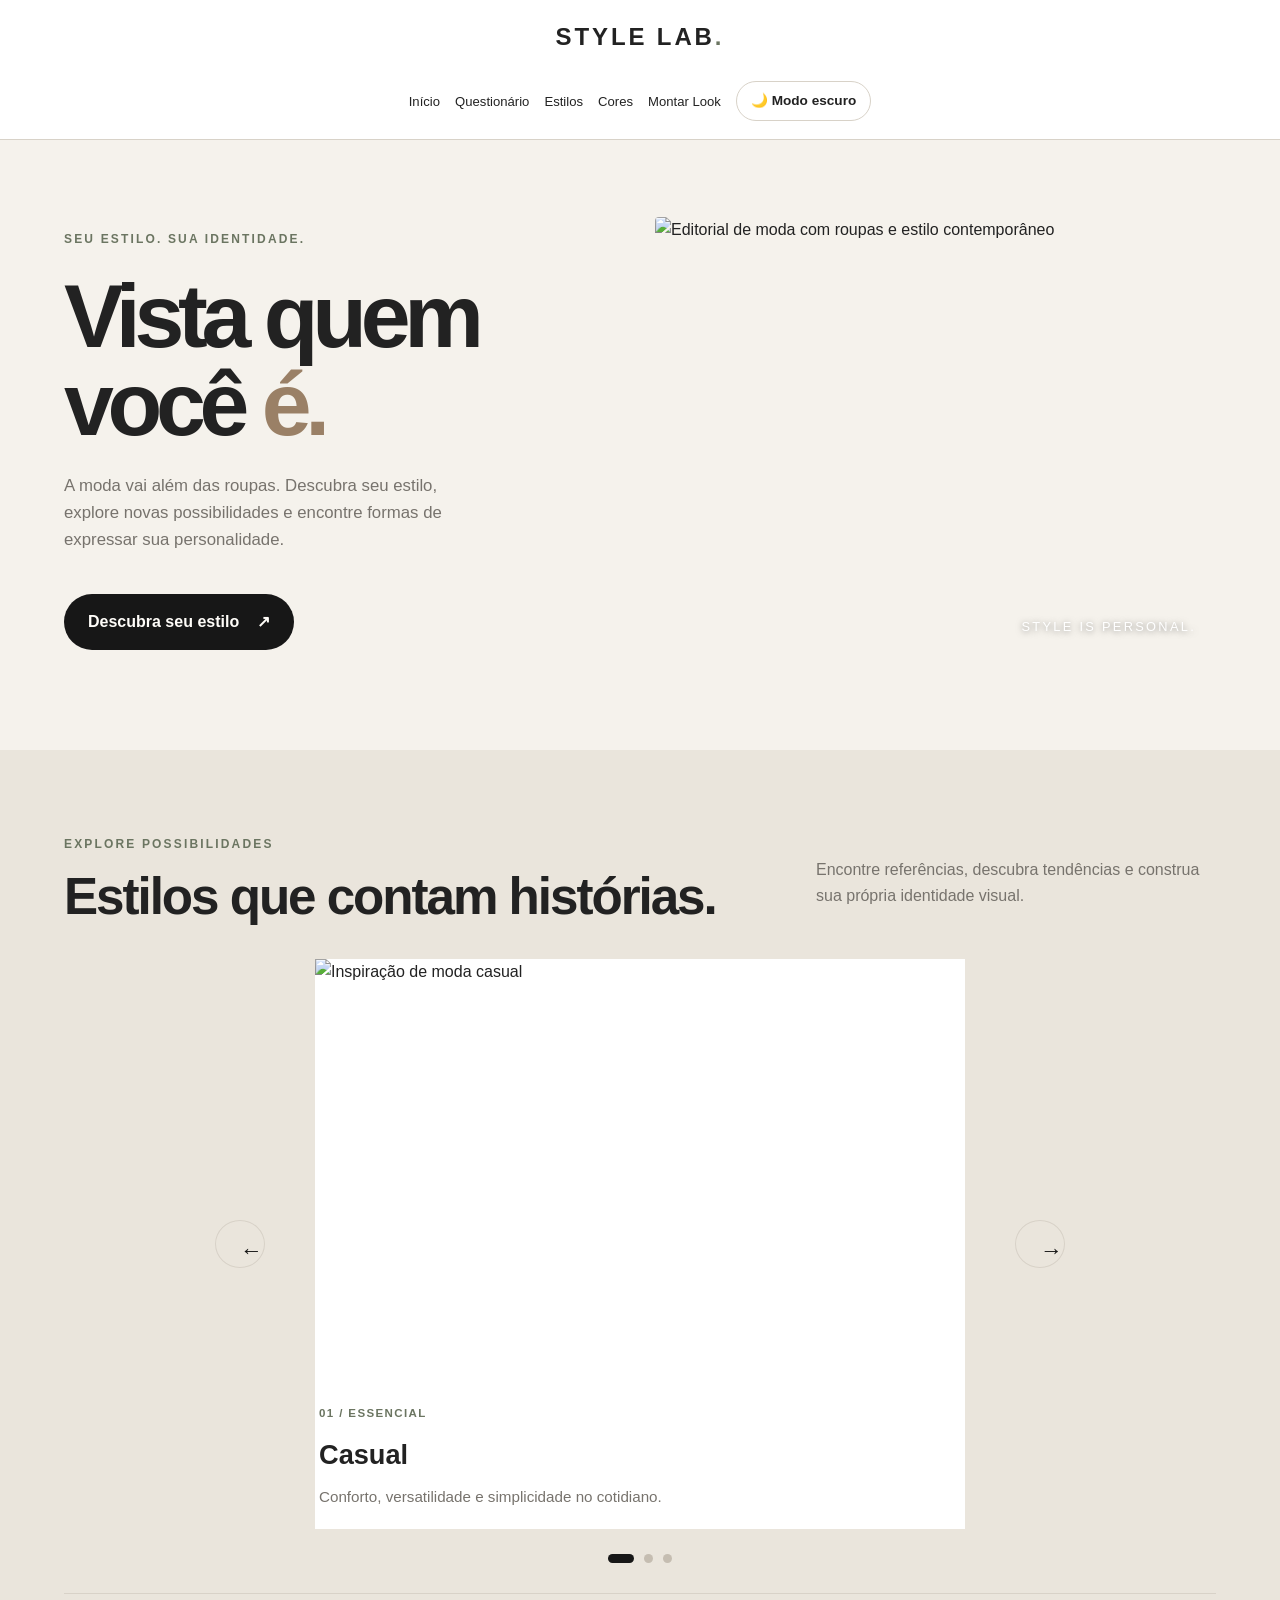
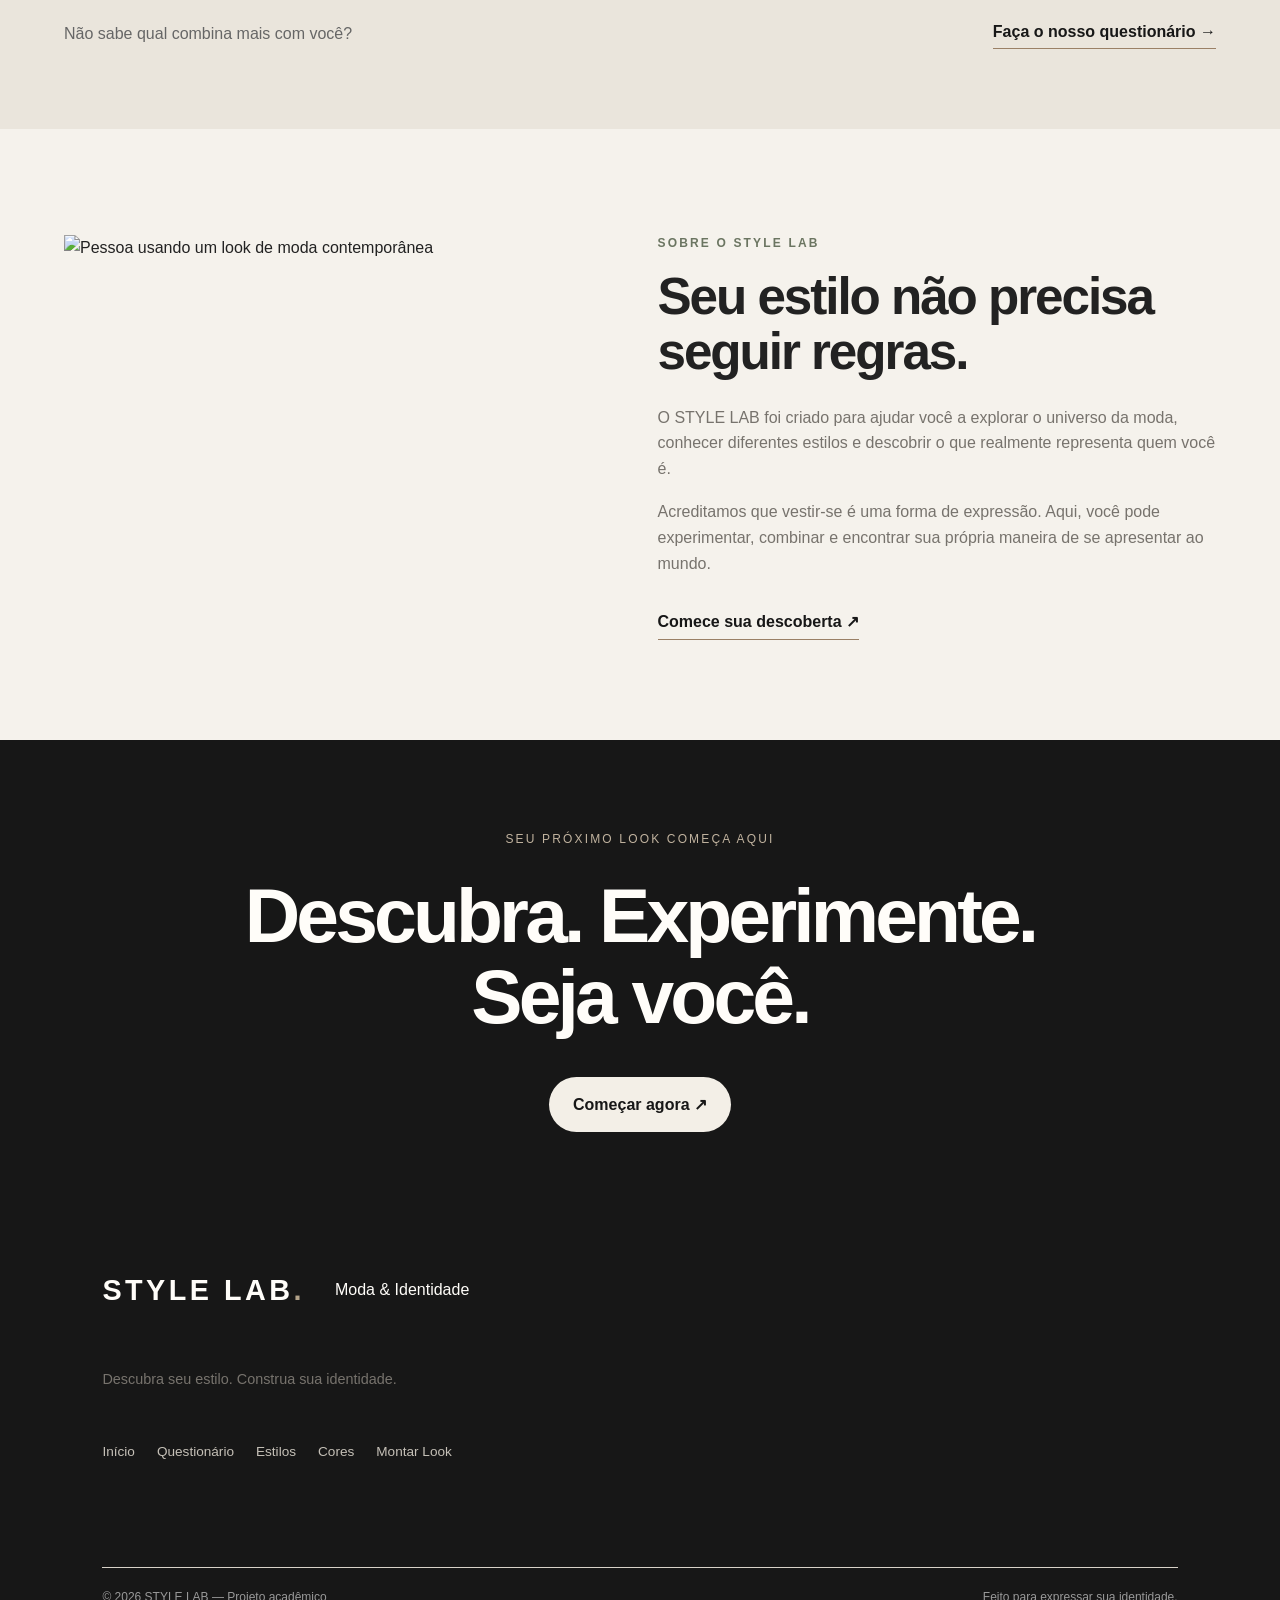
==== commit 519a7713: "Atualiza projeto" ====
--- a/index.html
+++ b/index.html
@@ -27,6 +27,9 @@
             <a href="paginas/estilos.html">Estilos</a>
             <a href="paginas/cores.html">Cores</a>
             <a href="paginas/montar-look.html">Montar Look</a>
+            <button id="botao-tema" class="botao-tema" type="button">
+                ☀️ Modo claro
+            </button>
         </nav>
     </header>
 
@@ -65,38 +68,58 @@
                 <p>Encontre referências, descubra tendências e construa sua própria identidade visual.</p>
             </div>
 
-            <div class="grid-estilos">
-
-                <article class="card-estilo">
-                    <img src="https://images.unsplash.com/photo-1523398002811-999ca8dec234?auto=format&fit=crop&w=800&q=80"
-                         alt="Inspiração de moda casual">
-                    <div class="card-estilo-info">
-                        <span>01 / ESSENCIAL</span>
-                        <h3>Casual</h3>
-                        <p>Conforto, versatilidade e simplicidade no cotidiano.</p>
+            <div class="carrossel-estilos">
+
+                <button class="carrossel-seta anterior" aria-label="Estilo anterior">
+                    &#8592;
+                </button>
+
+                <div class="carrossel-janela">
+                    <div class="carrossel-trilho">
+
+                        <article class="card-estilo">
+                            <img src="https://i.pinimg.com/736x/70/1f/87/701f872246c061204caf73cade634ef6.jpg"
+                                alt="Inspiração de moda casual">
+                            <div class="card-estilo-info">
+                                <span>01 / ESSENCIAL</span>
+                                <h3>Casual</h3>
+                                <p>Conforto, versatilidade e simplicidade no cotidiano.</p>
+                            </div>
+                        </article>
+
+                        <article class="card-estilo">
+                            <img src="https://i.pinimg.com/1200x/b2/35/95/b23595df7be20e4725d258363344dc58.jpg"
+                                alt="Inspiração de moda urbana">
+                            <div class="card-estilo-info">
+                                <span>02 / URBANO</span>
+                                <h3>Streetwear</h3>
+                                <p>Influências urbanas, autenticidade e atitude.</p>
+                            </div>
+                        </article>
+
+                        <article class="card-estilo">
+                            <img src="https://i.pinimg.com/1200x/f0/03/0a/f0030a00130752f6ad9549077902abad.jpg"
+                                alt="Inspiração de estilo minimalista">
+                            <div class="card-estilo-info">
+                                <span>03 / ATEMPORAL</span>
+                                <h3>Minimalista</h3>
+                                <p>Menos excessos, mais intenção em cada escolha.</p>
+                            </div>
+                        </article>
+
                     </div>
-                </article>
-
-                <article class="card-estilo">
-                    <img src="https://images.unsplash.com/photo-1483985988355-763728e1935b?auto=format&fit=crop&w=800&q=80"
-                         alt="Inspiração de moda urbana">
-                    <div class="card-estilo-info">
-                        <span>02 / URBANO</span>
-                        <h3>Streetwear</h3>
-                        <p>Influências urbanas, autenticidade e atitude.</p>
-                    </div>
-                </article>
-
-                <article class="card-estilo">
-                    <img src="https://images.unsplash.com/photo-1617127365659-c47fa864d8bc?auto=format&fit=crop&w=800&q=80"
-                         alt="Inspiração de estilo minimalista">
-                    <div class="card-estilo-info">
-                        <span>03 / ATEMPORAL</span>
-                        <h3>Minimalista</h3>
-                        <p>Menos excessos, mais intenção em cada escolha.</p>
-                    </div>
-                </article>
-
+                </div>
+
+                <button class="carrossel-seta proximo" aria-label="Próximo estilo">
+                    &#8594;
+                </button>
+
+            </div>
+
+            <div class="carrossel-indicadores">
+                <button class="indicador ativo" aria-label="Mostrar estilo 1"></button>
+                <button class="indicador" aria-label="Mostrar estilo 2"></button>
+                <button class="indicador" aria-label="Mostrar estilo 3"></button>
             </div>
 
             <div class="estilos-cta">
@@ -134,16 +157,45 @@
 
     </main>
 
+    
     <footer class="site-footer">
-        <a href="index.html" class="logo">STYLE LAB<span>.</span></a>
-        <p>Descubra seu estilo. Construa sua identidade.</p>
-        <span class="footer-direitos">© 2026 STYLE LAB — Projeto acadêmico</span>
+
+        <div class="footer-topo">
+            <a href="index.html" class="logo">
+                STYLE LAB<span>.</span>
+            </a>
+
+            <span>Moda &amp; Identidade</span>
+        </div>
+
+        <p class="footer-descricao">
+            Descubra seu estilo. Construa sua identidade.
+        </p>
+
+        <nav class="footer-navegacao">
+            <a href="index.html">Início</a>
+            <a href="paginas/questionario.html">Questionário</a>
+            <a href="paginas/estilos.html">Estilos</a>
+            <a href="paginas/cores.html">Cores</a>
+            <a href="paginas/montar-look.html">Montar Look</a>
+        </nav>
+
+        <hr class="footer-linha">
+
+        <div class="footer-direitos">
+            <span>© 2026 STYLE LAB — Projeto acadêmico</span>
+            <span>Feito para expressar sua identidade.</span>
+        </div>
+
     </footer>
+
 
 
     <script src="../js/script.js"></script>
     <script src="../js/estilos.js"></script>
     <script src="../js/cores.js"></script>
     <script src="../js/montar-look.js"></script>
+    <script src="js/index.js"></script>
+    <script src="js/tema.js"></script>
 </body>
 </html>
--- a/css/style.css
+++ b/css/style.css
@@ -1,7 +1,5 @@
 
-/* ==========================================
-   STYLE LAB — CSS PRINCIPAL
-   ========================================== */
+/* CSS pricnipal m*/
 
    :root {
     --preto: #171717;
@@ -23,13 +21,17 @@
     scroll-behavior: smooth;
 }
 
+
+
+
 body {
     margin: 0;
     min-height: 100vh;
-    background: var(--off-white);
-    color: var(--preto);
+    background: var(--fundo);
+    color: var(--texto);
     font-family: Arial, Helvetica, sans-serif;
     line-height: 1.6;
+    transition: background-color 0.3s, color 0.3s;
 }
 
 img {
@@ -50,9 +52,18 @@
     display: none !important;
 }
 
-/* ==========================================
-   CABEÇALHO / MENU
-   ========================================== */
+.card-estilo,
+.card,
+.card-explicativo {
+    background-color: var(--fundo-card);
+    color: var(--texto);
+}
+
+p {
+    color: var(--texto-secundario);
+}
+
+/* Menu */
 
 .site-header {
     width: 100%;
@@ -62,11 +73,12 @@
     align-items: center;
     gap: 25px;
     border-bottom: 1px solid var(--borda);
-    background: var(--off-white);
+    background: var(--fundo-card);
+    transition: background-color 0.3s, color 0.3s;
 }
 
 .logo {
-    color: var(--preto);
+    color: var(--texto);
     font-size: 1.5rem;
     font-weight: 900;
     letter-spacing: .12em;
@@ -86,7 +98,7 @@
 
 .menu-principal a {
     text-decoration: none;
-    color: var(--preto);
+    color: var(--texto);
     font-size: .9rem;
     transition: color .2s;
 }
@@ -96,15 +108,13 @@
 }
 
 .menu-principal .menu-destaque {
-    border: 1px solid var(--preto);
+    border: 1px solid var(--texto);
     padding: 9px 18px;
     border-radius: 30px;
 }
 
 
-/* ==========================================
-   CHAMADA FINAL E RODAPÉ
-   ========================================== */
+/* Chamda final */
 
 .chamada-final {
     text-align: center;
@@ -161,13 +171,13 @@
 
 button {
     cursor: pointer;
-    border: 1px solid var(--preto);
-    background: var(--preto);
-    color: var(--branco);
+    border: 1px solid var(--texto);
+    background: var(--texto);
+    color: var(--fundo);
     border-radius: 999px;
     padding: 12px 24px;
     font-weight: 700;
-    transition: background .2s ease, color .2s ease, transform .2s ease;
+    transition: background-color .2s ease, color .2s ease, transform .2s ease;
 }
 
 button:hover:not(:disabled) {
@@ -189,9 +199,7 @@
 }
 
 
-/* ==========================================
-   RESPONSIVIDADE
-   ========================================== */
+/* Responsividade */
 
 @media (max-width: 900px) {
     .hero {
@@ -233,4 +241,185 @@
 .site-footer {
     flex-direction: column;
     align-items: flex-start;
+}
+
+/* modo escuro/claro */
+
+:root {
+    color-scheme: light;
+
+    --fundo: #f5f2ec;
+    --fundo-card: #ffffff;
+    --texto: #222222;
+    --texto-secundario: #666666;
+    --borda: #d8d2c8;
+}
+
+/* t escuro */
+[data-tema="escuro"] {
+    color-scheme: dark;
+
+    --fundo: #181818;
+    --fundo-card: #242424;
+    --texto: #f1f1f1;
+    --texto-secundario: #bdbdbd;
+    --borda: #3d3d3d;
+}
+
+/* personalização botão modo escuro/claro */
+
+.botao-tema {
+    padding: 8px 14px;
+    border: 1px solid var(--borda);
+    border-radius: 20px;
+    background-color: var(--fundo-card);
+    color: var(--texto);
+    cursor: pointer;
+    font-size: 0.85rem;
+    transition: 0.3s;
+}
+
+.botao-tema:hover {
+    opacity: 0.8;
+}
+
+
+
+/*rodapé */
+
+.site-footer {
+    width: 100%;
+    padding: 50px 8% 25px;
+    background-color: var(--preto, #1d1d1d);
+    color: var(--branco, #f5f2ec);
+}
+
+.footer-topo {
+    display: flex;
+    justify-content: space-between;
+    align-items: center;
+    gap: 30px;
+    flex-wrap: wrap;
+    margin-bottom: 20px;
+}
+
+.site-footer .logo {
+    text-decoration: none;
+    color: var(--branco, #f5f2ec);
+    font-size: 1.8rem;
+    font-weight: bold;
+}
+
+.site-footer .logo span {
+    color: #b3a38a;
+}
+
+.footer-descricao {
+    color: #c5c0b7;
+    font-size: 0.9rem;
+    margin: 15px 0 30px;
+}
+
+.footer-navegacao {
+    display: flex;
+    flex-wrap: wrap;
+    gap: 22px;
+    margin-bottom: 35px;
+}
+
+.footer-navegacao a {
+    color: #c5c0b7;
+    text-decoration: none;
+    font-size: 0.85rem;
+    transition: color 0.3s;
+}
+
+.footer-navegacao a:hover {
+    color: #ffffff;
+}
+
+.footer-linha {
+    border: none;
+    border-top: 1px solid #444444;
+    margin-bottom: 20px;
+}
+
+.footer-direitos {
+    display: flex;
+    justify-content: space-between;
+    align-items: center;
+    gap: 15px;
+    flex-wrap: wrap;
+}
+
+.footer-direitos span {
+    color: #999999;
+    font-size: 0.75rem;
+}
+
+/* RESPONSIVIDADE DO RODAPÉ */
+
+@media (max-width: 600px) {
+    .site-footer {
+        padding: 35px 6% 20px;
+    }
+
+    .footer-topo {
+        flex-direction: column;
+        align-items: flex-start;
+        gap: 10px;
+    }
+
+    .footer-navegacao {
+        gap: 15px;
+    }
+
+    .footer-direitos {
+        flex-direction: column;
+        align-items: flex-start;
+    }
+}
+
+
+/* Ajustes do modo escuro - Página inicial */
+
+[data-tema="escuro"] .secao-estilos {
+    background: var(--fundo-card);
+    color: var(--texto);
+}
+
+[data-tema="escuro"] .card-estilo {
+    background: var(--fundo);
+    color: var(--texto);
+    border-color: var(--borda);
+}
+
+[data-tema="escuro"] .carrossel-seta {
+    color: var(--texto);
+}
+
+[data-tema="escuro"] .indicador {
+    background: #555;
+}
+
+[data-tema="escuro"] .indicador.ativo {
+    background: var(--texto);
+}
+
+[data-tema="escuro"] .estilos-cta,
+[data-tema="escuro"] .sobre-section {
+    color: var(--texto);
+}
+
+[data-tema="escuro"] .link-sobre {
+    color: var(--texto);
+}
+
+[data-tema="escuro"] .texto-label {
+    color: #a8b89a;
+}
+
+[data-tema="escuro"] .estilos-cta p,
+[data-tema="escuro"] .sobre-texto p {
+    color: var(--texto-secundario);
 }
--- a/css/index.css
+++ b/css/index.css
@@ -1,7 +1,5 @@
 
-/* ==========================================
-   PÁGINA INICIAL — BANNER PRINCIPAL
-   ========================================== */
+/* página iniical */
 
    .hero {
     max-width: 1400px;
@@ -88,9 +86,7 @@
 }
 
 
-/* ==========================================
-   SEÇÃO DE ESTILOS
-   ========================================== */
+/* Seçoao de estilos*/
 
    .secao-estilos {
     padding: 80px 5%;
@@ -195,9 +191,7 @@
 }
 
 
-/* ==========================================
-   SEÇÃO SOBRE
-   ========================================== */
+/* Seçao sobre*/
 
    .sobre-section {
     max-width: 1400px;
@@ -253,4 +247,99 @@
 
 .sobre-imagem {
     height: 400px;
+}
+
+/* Ccarrossel dos estilos */
+
+.carrossel-estilos {
+    max-width: 850px;
+    margin: 0 auto;
+    display: flex;
+    align-items: center;
+    gap: 20px;
+}
+
+.carrossel-janela {
+    width: 100%;
+    max-width: 650px;
+    overflow: hidden;
+    margin: 0 auto;
+}
+
+.carrossel-trilho {
+    display: flex;
+    transition: transform .45s ease;
+}
+
+.carrossel-trilho .card-estilo {
+    flex: 0 0 100%;
+    width: 100%;
+}
+
+.carrossel-trilho .card-estilo img {
+    width: 100%;
+    height: 420px;
+    object-fit: cover;
+}
+
+.carrossel-seta {
+    width: 48px;
+    height: 48px;
+    flex-shrink: 0;
+    border: 1px solid var(--borda);
+    border-radius: 50%;
+    background: transparent;
+    color: var(--preto);
+    font-size: 1.4rem;
+    cursor: pointer;
+    transition: .2s;
+}
+
+.carrossel-seta:hover {
+    background: var(--preto);
+    color: var(--branco);
+}
+
+.carrossel-indicadores {
+    display: flex;
+    justify-content: center;
+    gap: 10px;
+    margin-top: 25px;
+}
+
+.indicador {
+    width: 9px;
+    height: 9px;
+    padding: 0;
+    border: none;
+    border-radius: 50%;
+    background: #c5bdb1;
+    cursor: pointer;
+    transition: .25s;
+}
+
+.indicador.ativo {
+    width: 26px;
+    border-radius: 10px;
+    background: var(--preto);
+}
+
+/* responsividade */
+
+@media (max-width: 600px) {
+
+    .carrossel-estilos {
+        gap: 10px;
+    }
+
+    .carrossel-seta {
+        width: 36px;
+        height: 36px;
+        font-size: 1.1rem;
+    }
+
+    .carrossel-trilho .card-estilo img {
+        height: 280px;
+    }
+
 }
--- a/css/style.css
+++ b/css/style.css
@@ -1,7 +1,5 @@
 
-/* ==========================================
-   STYLE LAB — CSS PRINCIPAL
-   ========================================== */
+/* CSS pricnipal m*/
 
    :root {
     --preto: #171717;
@@ -23,13 +21,17 @@
     scroll-behavior: smooth;
 }
 
+
+
+
 body {
     margin: 0;
     min-height: 100vh;
-    background: var(--off-white);
-    color: var(--preto);
+    background: var(--fundo);
+    color: var(--texto);
     font-family: Arial, Helvetica, sans-serif;
     line-height: 1.6;
+    transition: background-color 0.3s, color 0.3s;
 }
 
 img {
@@ -50,9 +52,18 @@
     display: none !important;
 }
 
-/* ==========================================
-   CABEÇALHO / MENU
-   ========================================== */
+.card-estilo,
+.card,
+.card-explicativo {
+    background-color: var(--fundo-card);
+    color: var(--texto);
+}
+
+p {
+    color: var(--texto-secundario);
+}
+
+/* Menu */
 
 .site-header {
     width: 100%;
@@ -62,11 +73,12 @@
     align-items: center;
     gap: 25px;
     border-bottom: 1px solid var(--borda);
-    background: var(--off-white);
+    background: var(--fundo-card);
+    transition: background-color 0.3s, color 0.3s;
 }
 
 .logo {
-    color: var(--preto);
+    color: var(--texto);
     font-size: 1.5rem;
     font-weight: 900;
     letter-spacing: .12em;
@@ -86,7 +98,7 @@
 
 .menu-principal a {
     text-decoration: none;
-    color: var(--preto);
+    color: var(--texto);
     font-size: .9rem;
     transition: color .2s;
 }
@@ -96,15 +108,13 @@
 }
 
 .menu-principal .menu-destaque {
-    border: 1px solid var(--preto);
+    border: 1px solid var(--texto);
     padding: 9px 18px;
     border-radius: 30px;
 }
 
 
-/* ==========================================
-   CHAMADA FINAL E RODAPÉ
-   ========================================== */
+/* Chamda final */
 
 .chamada-final {
     text-align: center;
@@ -161,13 +171,13 @@
 
 button {
     cursor: pointer;
-    border: 1px solid var(--preto);
-    background: var(--preto);
-    color: var(--branco);
+    border: 1px solid var(--texto);
+    background: var(--texto);
+    color: var(--fundo);
     border-radius: 999px;
     padding: 12px 24px;
     font-weight: 700;
-    transition: background .2s ease, color .2s ease, transform .2s ease;
+    transition: background-color .2s ease, color .2s ease, transform .2s ease;
 }
 
 button:hover:not(:disabled) {
@@ -189,9 +199,7 @@
 }
 
 
-/* ==========================================
-   RESPONSIVIDADE
-   ========================================== */
+/* Responsividade */
 
 @media (max-width: 900px) {
     .hero {
@@ -233,4 +241,185 @@
 .site-footer {
     flex-direction: column;
     align-items: flex-start;
+}
+
+/* modo escuro/claro */
+
+:root {
+    color-scheme: light;
+
+    --fundo: #f5f2ec;
+    --fundo-card: #ffffff;
+    --texto: #222222;
+    --texto-secundario: #666666;
+    --borda: #d8d2c8;
+}
+
+/* t escuro */
+[data-tema="escuro"] {
+    color-scheme: dark;
+
+    --fundo: #181818;
+    --fundo-card: #242424;
+    --texto: #f1f1f1;
+    --texto-secundario: #bdbdbd;
+    --borda: #3d3d3d;
+}
+
+/* personalização botão modo escuro/claro */
+
+.botao-tema {
+    padding: 8px 14px;
+    border: 1px solid var(--borda);
+    border-radius: 20px;
+    background-color: var(--fundo-card);
+    color: var(--texto);
+    cursor: pointer;
+    font-size: 0.85rem;
+    transition: 0.3s;
+}
+
+.botao-tema:hover {
+    opacity: 0.8;
+}
+
+
+
+/*rodapé */
+
+.site-footer {
+    width: 100%;
+    padding: 50px 8% 25px;
+    background-color: var(--preto, #1d1d1d);
+    color: var(--branco, #f5f2ec);
+}
+
+.footer-topo {
+    display: flex;
+    justify-content: space-between;
+    align-items: center;
+    gap: 30px;
+    flex-wrap: wrap;
+    margin-bottom: 20px;
+}
+
+.site-footer .logo {
+    text-decoration: none;
+    color: var(--branco, #f5f2ec);
+    font-size: 1.8rem;
+    font-weight: bold;
+}
+
+.site-footer .logo span {
+    color: #b3a38a;
+}
+
+.footer-descricao {
+    color: #c5c0b7;
+    font-size: 0.9rem;
+    margin: 15px 0 30px;
+}
+
+.footer-navegacao {
+    display: flex;
+    flex-wrap: wrap;
+    gap: 22px;
+    margin-bottom: 35px;
+}
+
+.footer-navegacao a {
+    color: #c5c0b7;
+    text-decoration: none;
+    font-size: 0.85rem;
+    transition: color 0.3s;
+}
+
+.footer-navegacao a:hover {
+    color: #ffffff;
+}
+
+.footer-linha {
+    border: none;
+    border-top: 1px solid #444444;
+    margin-bottom: 20px;
+}
+
+.footer-direitos {
+    display: flex;
+    justify-content: space-between;
+    align-items: center;
+    gap: 15px;
+    flex-wrap: wrap;
+}
+
+.footer-direitos span {
+    color: #999999;
+    font-size: 0.75rem;
+}
+
+/* RESPONSIVIDADE DO RODAPÉ */
+
+@media (max-width: 600px) {
+    .site-footer {
+        padding: 35px 6% 20px;
+    }
+
+    .footer-topo {
+        flex-direction: column;
+        align-items: flex-start;
+        gap: 10px;
+    }
+
+    .footer-navegacao {
+        gap: 15px;
+    }
+
+    .footer-direitos {
+        flex-direction: column;
+        align-items: flex-start;
+    }
+}
+
+
+/* Ajustes do modo escuro - Página inicial */
+
+[data-tema="escuro"] .secao-estilos {
+    background: var(--fundo-card);
+    color: var(--texto);
+}
+
+[data-tema="escuro"] .card-estilo {
+    background: var(--fundo);
+    color: var(--texto);
+    border-color: var(--borda);
+}
+
+[data-tema="escuro"] .carrossel-seta {
+    color: var(--texto);
+}
+
+[data-tema="escuro"] .indicador {
+    background: #555;
+}
+
+[data-tema="escuro"] .indicador.ativo {
+    background: var(--texto);
+}
+
+[data-tema="escuro"] .estilos-cta,
+[data-tema="escuro"] .sobre-section {
+    color: var(--texto);
+}
+
+[data-tema="escuro"] .link-sobre {
+    color: var(--texto);
+}
+
+[data-tema="escuro"] .texto-label {
+    color: #a8b89a;
+}
+
+[data-tema="escuro"] .estilos-cta p,
+[data-tema="escuro"] .sobre-texto p {
+    color: var(--texto-secundario);
 }
--- a/css/questionario.css
+++ b/css/questionario.css
@@ -1,7 +1,5 @@
 
-/* ==========================================
-   QUESTIONÁRIO
-   ========================================== */
+/* questionário */
 
    .questionario {
     width: min(100% - 32px, 900px);
@@ -29,7 +27,7 @@
 
 .introducao,
 .area-perguntas {
-    background: var(--branco);
+    background: var(--fundo-card);
     border: 1px solid var(--borda);
     border-radius: var(--raio);
     box-shadow: var(--sombra);
@@ -121,7 +119,7 @@
     gap: 12px;
     min-height: 54px;
     padding: 15px 16px;
-    background: #fff;
+    background: var(--fundo-card);
     border: 1px solid var(--borda);
     border-radius: 10px;
     cursor: pointer;
@@ -233,7 +231,7 @@
     padding: 18px;
     border: 1px solid var(--borda);
     border-radius: 10px;
-    background: white;
+    background: var(--fundo-card);
 }
 
 .resultado-card h4 {
--- a/css/style.css
+++ b/css/style.css
@@ -1,7 +1,5 @@
 
-/* ==========================================
-   STYLE LAB — CSS PRINCIPAL
-   ========================================== */
+/* CSS pricnipal m*/
 
    :root {
     --preto: #171717;
@@ -23,13 +21,17 @@
     scroll-behavior: smooth;
 }
 
+
+
+
 body {
     margin: 0;
     min-height: 100vh;
-    background: var(--off-white);
-    color: var(--preto);
+    background: var(--fundo);
+    color: var(--texto);
     font-family: Arial, Helvetica, sans-serif;
     line-height: 1.6;
+    transition: background-color 0.3s, color 0.3s;
 }
 
 img {
@@ -50,9 +52,18 @@
     display: none !important;
 }
 
-/* ==========================================
-   CABEÇALHO / MENU
-   ========================================== */
+.card-estilo,
+.card,
+.card-explicativo {
+    background-color: var(--fundo-card);
+    color: var(--texto);
+}
+
+p {
+    color: var(--texto-secundario);
+}
+
+/* Menu */
 
 .site-header {
     width: 100%;
@@ -62,11 +73,12 @@
     align-items: center;
     gap: 25px;
     border-bottom: 1px solid var(--borda);
-    background: var(--off-white);
+    background: var(--fundo-card);
+    transition: background-color 0.3s, color 0.3s;
 }
 
 .logo {
-    color: var(--preto);
+    color: var(--texto);
     font-size: 1.5rem;
     font-weight: 900;
     letter-spacing: .12em;
@@ -86,7 +98,7 @@
 
 .menu-principal a {
     text-decoration: none;
-    color: var(--preto);
+    color: var(--texto);
     font-size: .9rem;
     transition: color .2s;
 }
@@ -96,15 +108,13 @@
 }
 
 .menu-principal .menu-destaque {
-    border: 1px solid var(--preto);
+    border: 1px solid var(--texto);
     padding: 9px 18px;
     border-radius: 30px;
 }
 
 
-/* ==========================================
-   CHAMADA FINAL E RODAPÉ
-   ========================================== */
+/* Chamda final */
 
 .chamada-final {
     text-align: center;
@@ -161,13 +171,13 @@
 
 button {
     cursor: pointer;
-    border: 1px solid var(--preto);
-    background: var(--preto);
-    color: var(--branco);
+    border: 1px solid var(--texto);
+    background: var(--texto);
+    color: var(--fundo);
     border-radius: 999px;
     padding: 12px 24px;
     font-weight: 700;
-    transition: background .2s ease, color .2s ease, transform .2s ease;
+    transition: background-color .2s ease, color .2s ease, transform .2s ease;
 }
 
 button:hover:not(:disabled) {
@@ -189,9 +199,7 @@
 }
 
 
-/* ==========================================
-   RESPONSIVIDADE
-   ========================================== */
+/* Responsividade */
 
 @media (max-width: 900px) {
     .hero {
@@ -233,4 +241,185 @@
 .site-footer {
     flex-direction: column;
     align-items: flex-start;
+}
+
+/* modo escuro/claro */
+
+:root {
+    color-scheme: light;
+
+    --fundo: #f5f2ec;
+    --fundo-card: #ffffff;
+    --texto: #222222;
+    --texto-secundario: #666666;
+    --borda: #d8d2c8;
+}
+
+/* t escuro */
+[data-tema="escuro"] {
+    color-scheme: dark;
+
+    --fundo: #181818;
+    --fundo-card: #242424;
+    --texto: #f1f1f1;
+    --texto-secundario: #bdbdbd;
+    --borda: #3d3d3d;
+}
+
+/* personalização botão modo escuro/claro */
+
+.botao-tema {
+    padding: 8px 14px;
+    border: 1px solid var(--borda);
+    border-radius: 20px;
+    background-color: var(--fundo-card);
+    color: var(--texto);
+    cursor: pointer;
+    font-size: 0.85rem;
+    transition: 0.3s;
+}
+
+.botao-tema:hover {
+    opacity: 0.8;
+}
+
+
+
+/*rodapé */
+
+.site-footer {
+    width: 100%;
+    padding: 50px 8% 25px;
+    background-color: var(--preto, #1d1d1d);
+    color: var(--branco, #f5f2ec);
+}
+
+.footer-topo {
+    display: flex;
+    justify-content: space-between;
+    align-items: center;
+    gap: 30px;
+    flex-wrap: wrap;
+    margin-bottom: 20px;
+}
+
+.site-footer .logo {
+    text-decoration: none;
+    color: var(--branco, #f5f2ec);
+    font-size: 1.8rem;
+    font-weight: bold;
+}
+
+.site-footer .logo span {
+    color: #b3a38a;
+}
+
+.footer-descricao {
+    color: #c5c0b7;
+    font-size: 0.9rem;
+    margin: 15px 0 30px;
+}
+
+.footer-navegacao {
+    display: flex;
+    flex-wrap: wrap;
+    gap: 22px;
+    margin-bottom: 35px;
+}
+
+.footer-navegacao a {
+    color: #c5c0b7;
+    text-decoration: none;
+    font-size: 0.85rem;
+    transition: color 0.3s;
+}
+
+.footer-navegacao a:hover {
+    color: #ffffff;
+}
+
+.footer-linha {
+    border: none;
+    border-top: 1px solid #444444;
+    margin-bottom: 20px;
+}
+
+.footer-direitos {
+    display: flex;
+    justify-content: space-between;
+    align-items: center;
+    gap: 15px;
+    flex-wrap: wrap;
+}
+
+.footer-direitos span {
+    color: #999999;
+    font-size: 0.75rem;
+}
+
+/* RESPONSIVIDADE DO RODAPÉ */
+
+@media (max-width: 600px) {
+    .site-footer {
+        padding: 35px 6% 20px;
+    }
+
+    .footer-topo {
+        flex-direction: column;
+        align-items: flex-start;
+        gap: 10px;
+    }
+
+    .footer-navegacao {
+        gap: 15px;
+    }
+
+    .footer-direitos {
+        flex-direction: column;
+        align-items: flex-start;
+    }
+}
+
+
+/* Ajustes do modo escuro - Página inicial */
+
+[data-tema="escuro"] .secao-estilos {
+    background: var(--fundo-card);
+    color: var(--texto);
+}
+
+[data-tema="escuro"] .card-estilo {
+    background: var(--fundo);
+    color: var(--texto);
+    border-color: var(--borda);
+}
+
+[data-tema="escuro"] .carrossel-seta {
+    color: var(--texto);
+}
+
+[data-tema="escuro"] .indicador {
+    background: #555;
+}
+
+[data-tema="escuro"] .indicador.ativo {
+    background: var(--texto);
+}
+
+[data-tema="escuro"] .estilos-cta,
+[data-tema="escuro"] .sobre-section {
+    color: var(--texto);
+}
+
+[data-tema="escuro"] .link-sobre {
+    color: var(--texto);
+}
+
+[data-tema="escuro"] .texto-label {
+    color: #a8b89a;
+}
+
+[data-tema="escuro"] .estilos-cta p,
+[data-tema="escuro"] .sobre-texto p {
+    color: var(--texto-secundario);
 }
--- a/css/estilos.css
+++ b/css/estilos.css
@@ -1,7 +1,5 @@
 
-/* ==========================================
-   GALERIA / EXPLORAÇÃO DE ESTILOS
-   ========================================== */
+/* galeria de estilos */
 
    .pagina-estilos {
     min-height: 100vh;
@@ -173,3 +171,54 @@
         padding: 8px 14px;
     }
 }
+
+
+/* Ajustes do modo escuro - Estilos */
+
+[data-tema="escuro"] .estilos-banner {
+    background: var(--fundo-card);
+}
+
+[data-tema="escuro"] .estilos-banner p {
+    color: var(--texto-secundario);
+}
+
+[data-tema="escuro"] .campo-pesquisa input {
+    background: var(--fundo-card);
+    color: var(--texto);
+    border-color: var(--borda);
+}
+
+[data-tema="escuro"] .campo-pesquisa input::placeholder {
+    color: var(--texto-secundario);
+}
+
+[data-tema="escuro"] .filtro-estilo {
+    background: transparent;
+    color: var(--texto);
+    border-color: var(--borda);
+}
+
+[data-tema="escuro"] .filtro-estilo:hover,
+[data-tema="escuro"] .filtro-estilo.ativo {
+    background: var(--texto);
+    color: var(--fundo);
+    border-color: var(--texto);
+}
+
+[data-tema="escuro"] .estilo-catalogo {
+    background: var(--fundo-card);
+    color: var(--texto);
+}
+
+[data-tema="escuro"] .estilo-catalogo-info p {
+    color: var(--texto-secundario);
+}
+
+[data-tema="escuro"] .mensagem-vazia {
+    color: var(--texto-secundario);
+}
+
+[data-tema="escuro"] .mensagem-vazia h3 {
+    color: var(--texto);
+}
--- a/css/style.css
+++ b/css/style.css
@@ -1,7 +1,5 @@
 
-/* ==========================================
-   STYLE LAB — CSS PRINCIPAL
-   ========================================== */
+/* CSS pricnipal m*/
 
    :root {
     --preto: #171717;
@@ -23,13 +21,17 @@
     scroll-behavior: smooth;
 }
 
+
+
+
 body {
     margin: 0;
     min-height: 100vh;
-    background: var(--off-white);
-    color: var(--preto);
+    background: var(--fundo);
+    color: var(--texto);
     font-family: Arial, Helvetica, sans-serif;
     line-height: 1.6;
+    transition: background-color 0.3s, color 0.3s;
 }
 
 img {
@@ -50,9 +52,18 @@
     display: none !important;
 }
 
-/* ==========================================
-   CABEÇALHO / MENU
-   ========================================== */
+.card-estilo,
+.card,
+.card-explicativo {
+    background-color: var(--fundo-card);
+    color: var(--texto);
+}
+
+p {
+    color: var(--texto-secundario);
+}
+
+/* Menu */
 
 .site-header {
     width: 100%;
@@ -62,11 +73,12 @@
     align-items: center;
     gap: 25px;
     border-bottom: 1px solid var(--borda);
-    background: var(--off-white);
+    background: var(--fundo-card);
+    transition: background-color 0.3s, color 0.3s;
 }
 
 .logo {
-    color: var(--preto);
+    color: var(--texto);
     font-size: 1.5rem;
     font-weight: 900;
     letter-spacing: .12em;
@@ -86,7 +98,7 @@
 
 .menu-principal a {
     text-decoration: none;
-    color: var(--preto);
+    color: var(--texto);
     font-size: .9rem;
     transition: color .2s;
 }
@@ -96,15 +108,13 @@
 }
 
 .menu-principal .menu-destaque {
-    border: 1px solid var(--preto);
+    border: 1px solid var(--texto);
     padding: 9px 18px;
     border-radius: 30px;
 }
 
 
-/* ==========================================
-   CHAMADA FINAL E RODAPÉ
-   ========================================== */
+/* Chamda final */
 
 .chamada-final {
     text-align: center;
@@ -161,13 +171,13 @@
 
 button {
     cursor: pointer;
-    border: 1px solid var(--preto);
-    background: var(--preto);
-    color: var(--branco);
+    border: 1px solid var(--texto);
+    background: var(--texto);
+    color: var(--fundo);
     border-radius: 999px;
     padding: 12px 24px;
     font-weight: 700;
-    transition: background .2s ease, color .2s ease, transform .2s ease;
+    transition: background-color .2s ease, color .2s ease, transform .2s ease;
 }
 
 button:hover:not(:disabled) {
@@ -189,9 +199,7 @@
 }
 
 
-/* ==========================================
-   RESPONSIVIDADE
-   ========================================== */
+/* Responsividade */
 
 @media (max-width: 900px) {
     .hero {
@@ -233,4 +241,185 @@
 .site-footer {
     flex-direction: column;
     align-items: flex-start;
+}
+
+/* modo escuro/claro */
+
+:root {
+    color-scheme: light;
+
+    --fundo: #f5f2ec;
+    --fundo-card: #ffffff;
+    --texto: #222222;
+    --texto-secundario: #666666;
+    --borda: #d8d2c8;
+}
+
+/* t escuro */
+[data-tema="escuro"] {
+    color-scheme: dark;
+
+    --fundo: #181818;
+    --fundo-card: #242424;
+    --texto: #f1f1f1;
+    --texto-secundario: #bdbdbd;
+    --borda: #3d3d3d;
+}
+
+/* personalização botão modo escuro/claro */
+
+.botao-tema {
+    padding: 8px 14px;
+    border: 1px solid var(--borda);
+    border-radius: 20px;
+    background-color: var(--fundo-card);
+    color: var(--texto);
+    cursor: pointer;
+    font-size: 0.85rem;
+    transition: 0.3s;
+}
+
+.botao-tema:hover {
+    opacity: 0.8;
+}
+
+
+
+/*rodapé */
+
+.site-footer {
+    width: 100%;
+    padding: 50px 8% 25px;
+    background-color: var(--preto, #1d1d1d);
+    color: var(--branco, #f5f2ec);
+}
+
+.footer-topo {
+    display: flex;
+    justify-content: space-between;
+    align-items: center;
+    gap: 30px;
+    flex-wrap: wrap;
+    margin-bottom: 20px;
+}
+
+.site-footer .logo {
+    text-decoration: none;
+    color: var(--branco, #f5f2ec);
+    font-size: 1.8rem;
+    font-weight: bold;
+}
+
+.site-footer .logo span {
+    color: #b3a38a;
+}
+
+.footer-descricao {
+    color: #c5c0b7;
+    font-size: 0.9rem;
+    margin: 15px 0 30px;
+}
+
+.footer-navegacao {
+    display: flex;
+    flex-wrap: wrap;
+    gap: 22px;
+    margin-bottom: 35px;
+}
+
+.footer-navegacao a {
+    color: #c5c0b7;
+    text-decoration: none;
+    font-size: 0.85rem;
+    transition: color 0.3s;
+}
+
+.footer-navegacao a:hover {
+    color: #ffffff;
+}
+
+.footer-linha {
+    border: none;
+    border-top: 1px solid #444444;
+    margin-bottom: 20px;
+}
+
+.footer-direitos {
+    display: flex;
+    justify-content: space-between;
+    align-items: center;
+    gap: 15px;
+    flex-wrap: wrap;
+}
+
+.footer-direitos span {
+    color: #999999;
+    font-size: 0.75rem;
+}
+
+/* RESPONSIVIDADE DO RODAPÉ */
+
+@media (max-width: 600px) {
+    .site-footer {
+        padding: 35px 6% 20px;
+    }
+
+    .footer-topo {
+        flex-direction: column;
+        align-items: flex-start;
+        gap: 10px;
+    }
+
+    .footer-navegacao {
+        gap: 15px;
+    }
+
+    .footer-direitos {
+        flex-direction: column;
+        align-items: flex-start;
+    }
+}
+
+
+/* Ajustes do modo escuro - Página inicial */
+
+[data-tema="escuro"] .secao-estilos {
+    background: var(--fundo-card);
+    color: var(--texto);
+}
+
+[data-tema="escuro"] .card-estilo {
+    background: var(--fundo);
+    color: var(--texto);
+    border-color: var(--borda);
+}
+
+[data-tema="escuro"] .carrossel-seta {
+    color: var(--texto);
+}
+
+[data-tema="escuro"] .indicador {
+    background: #555;
+}
+
+[data-tema="escuro"] .indicador.ativo {
+    background: var(--texto);
+}
+
+[data-tema="escuro"] .estilos-cta,
+[data-tema="escuro"] .sobre-section {
+    color: var(--texto);
+}
+
+[data-tema="escuro"] .link-sobre {
+    color: var(--texto);
+}
+
+[data-tema="escuro"] .texto-label {
+    color: #a8b89a;
+}
+
+[data-tema="escuro"] .estilos-cta p,
+[data-tema="escuro"] .sobre-texto p {
+    color: var(--texto-secundario);
 }
--- a/css/cores.css
+++ b/css/cores.css
@@ -1,7 +1,5 @@
 
-/* ==========================================
-   GUIA DE CORES
-   ========================================== */
+/* guia de cores */
 
    .cores-banner {
     padding: 80px 8%;
@@ -106,7 +104,7 @@
     color: var(--branco);
 }
 
-/* Detalhes da paleta */
+/* detalhes da paleta */
 
 .detalhe-paleta {
     margin-top: 50px;
@@ -194,7 +192,7 @@
     color: var(--cinza);
 }
 
-/* Dicas */
+/* dicas */
 
 .dicas-cores {
     padding: 80px 5%;
@@ -266,7 +264,7 @@
     color: white;
 }
 
-/* Responsividade do guia de cores */
+/* Responsividade */
 
 @media (max-width: 900px) {
     .grade-paletas {
@@ -321,3 +319,49 @@
         padding: 55px 5%;
     }
 }
+
+
+/* Ajustes do modo escuro - Cores */
+
+[data-tema="escuro"] .cores-banner,
+[data-tema="escuro"] .detalhe-paleta {
+    background: var(--fundo-card);
+}
+
+[data-tema="escuro"] .cores-banner p,
+[data-tema="escuro"] .paleta-info p,
+[data-tema="escuro"] .detalhe-paleta-cabecalho p,
+[data-tema="escuro"] .cor-nome p,
+[data-tema="escuro"] .combinacao-sugestao p,
+[data-tema="escuro"] .dica-cor p {
+    color: var(--texto-secundario);
+}
+
+[data-tema="escuro"] .paleta-card,
+[data-tema="escuro"] .cor-individual,
+[data-tema="escuro"] .dicas-cores {
+    background: var(--fundo-card);
+    color: var(--texto);
+}
+
+[data-tema="escuro"] .botao-paleta,
+[data-tema="escuro"] .botao-fechar {
+    color: var(--texto);
+    border-color: var(--borda);
+}
+
+[data-tema="escuro"] .botao-paleta:hover,
+[data-tema="escuro"] .botao-fechar:hover {
+    background: var(--texto);
+    color: var(--fundo);
+}
+
+[data-tema="escuro"] .cores-cta .botao-hero {
+    background: var(--fundo-card);
+    color: var(--texto);
+}
+
+[data-tema="escuro"] .cores-cta .botao-hero:hover {
+    background: var(--oliva);
+    color: white;
+}
--- a/css/style.css
+++ b/css/style.css
@@ -1,7 +1,5 @@
 
-/* ==========================================
-   STYLE LAB — CSS PRINCIPAL
-   ========================================== */
+/* CSS pricnipal m*/
 
    :root {
     --preto: #171717;
@@ -23,13 +21,17 @@
     scroll-behavior: smooth;
 }
 
+
+
+
 body {
     margin: 0;
     min-height: 100vh;
-    background: var(--off-white);
-    color: var(--preto);
+    background: var(--fundo);
+    color: var(--texto);
     font-family: Arial, Helvetica, sans-serif;
     line-height: 1.6;
+    transition: background-color 0.3s, color 0.3s;
 }
 
 img {
@@ -50,9 +52,18 @@
     display: none !important;
 }
 
-/* ==========================================
-   CABEÇALHO / MENU
-   ========================================== */
+.card-estilo,
+.card,
+.card-explicativo {
+    background-color: var(--fundo-card);
+    color: var(--texto);
+}
+
+p {
+    color: var(--texto-secundario);
+}
+
+/* Menu */
 
 .site-header {
     width: 100%;
@@ -62,11 +73,12 @@
     align-items: center;
     gap: 25px;
     border-bottom: 1px solid var(--borda);
-    background: var(--off-white);
+    background: var(--fundo-card);
+    transition: background-color 0.3s, color 0.3s;
 }
 
 .logo {
-    color: var(--preto);
+    color: var(--texto);
     font-size: 1.5rem;
     font-weight: 900;
     letter-spacing: .12em;
@@ -86,7 +98,7 @@
 
 .menu-principal a {
     text-decoration: none;
-    color: var(--preto);
+    color: var(--texto);
     font-size: .9rem;
     transition: color .2s;
 }
@@ -96,15 +108,13 @@
 }
 
 .menu-principal .menu-destaque {
-    border: 1px solid var(--preto);
+    border: 1px solid var(--texto);
     padding: 9px 18px;
     border-radius: 30px;
 }
 
 
-/* ==========================================
-   CHAMADA FINAL E RODAPÉ
-   ========================================== */
+/* Chamda final */
 
 .chamada-final {
     text-align: center;
@@ -161,13 +171,13 @@
 
 button {
     cursor: pointer;
-    border: 1px solid var(--preto);
-    background: var(--preto);
-    color: var(--branco);
+    border: 1px solid var(--texto);
+    background: var(--texto);
+    color: var(--fundo);
     border-radius: 999px;
     padding: 12px 24px;
     font-weight: 700;
-    transition: background .2s ease, color .2s ease, transform .2s ease;
+    transition: background-color .2s ease, color .2s ease, transform .2s ease;
 }
 
 button:hover:not(:disabled) {
@@ -189,9 +199,7 @@
 }
 
 
-/* ==========================================
-   RESPONSIVIDADE
-   ========================================== */
+/* Responsividade */
 
 @media (max-width: 900px) {
     .hero {
@@ -233,4 +241,185 @@
 .site-footer {
     flex-direction: column;
     align-items: flex-start;
+}
+
+/* modo escuro/claro */
+
+:root {
+    color-scheme: light;
+
+    --fundo: #f5f2ec;
+    --fundo-card: #ffffff;
+    --texto: #222222;
+    --texto-secundario: #666666;
+    --borda: #d8d2c8;
+}
+
+/* t escuro */
+[data-tema="escuro"] {
+    color-scheme: dark;
+
+    --fundo: #181818;
+    --fundo-card: #242424;
+    --texto: #f1f1f1;
+    --texto-secundario: #bdbdbd;
+    --borda: #3d3d3d;
+}
+
+/* personalização botão modo escuro/claro */
+
+.botao-tema {
+    padding: 8px 14px;
+    border: 1px solid var(--borda);
+    border-radius: 20px;
+    background-color: var(--fundo-card);
+    color: var(--texto);
+    cursor: pointer;
+    font-size: 0.85rem;
+    transition: 0.3s;
+}
+
+.botao-tema:hover {
+    opacity: 0.8;
+}
+
+
+
+/*rodapé */
+
+.site-footer {
+    width: 100%;
+    padding: 50px 8% 25px;
+    background-color: var(--preto, #1d1d1d);
+    color: var(--branco, #f5f2ec);
+}
+
+.footer-topo {
+    display: flex;
+    justify-content: space-between;
+    align-items: center;
+    gap: 30px;
+    flex-wrap: wrap;
+    margin-bottom: 20px;
+}
+
+.site-footer .logo {
+    text-decoration: none;
+    color: var(--branco, #f5f2ec);
+    font-size: 1.8rem;
+    font-weight: bold;
+}
+
+.site-footer .logo span {
+    color: #b3a38a;
+}
+
+.footer-descricao {
+    color: #c5c0b7;
+    font-size: 0.9rem;
+    margin: 15px 0 30px;
+}
+
+.footer-navegacao {
+    display: flex;
+    flex-wrap: wrap;
+    gap: 22px;
+    margin-bottom: 35px;
+}
+
+.footer-navegacao a {
+    color: #c5c0b7;
+    text-decoration: none;
+    font-size: 0.85rem;
+    transition: color 0.3s;
+}
+
+.footer-navegacao a:hover {
+    color: #ffffff;
+}
+
+.footer-linha {
+    border: none;
+    border-top: 1px solid #444444;
+    margin-bottom: 20px;
+}
+
+.footer-direitos {
+    display: flex;
+    justify-content: space-between;
+    align-items: center;
+    gap: 15px;
+    flex-wrap: wrap;
+}
+
+.footer-direitos span {
+    color: #999999;
+    font-size: 0.75rem;
+}
+
+/* RESPONSIVIDADE DO RODAPÉ */
+
+@media (max-width: 600px) {
+    .site-footer {
+        padding: 35px 6% 20px;
+    }
+
+    .footer-topo {
+        flex-direction: column;
+        align-items: flex-start;
+        gap: 10px;
+    }
+
+    .footer-navegacao {
+        gap: 15px;
+    }
+
+    .footer-direitos {
+        flex-direction: column;
+        align-items: flex-start;
+    }
+}
+
+
+/* Ajustes do modo escuro - Página inicial */
+
+[data-tema="escuro"] .secao-estilos {
+    background: var(--fundo-card);
+    color: var(--texto);
+}
+
+[data-tema="escuro"] .card-estilo {
+    background: var(--fundo);
+    color: var(--texto);
+    border-color: var(--borda);
+}
+
+[data-tema="escuro"] .carrossel-seta {
+    color: var(--texto);
+}
+
+[data-tema="escuro"] .indicador {
+    background: #555;
+}
+
+[data-tema="escuro"] .indicador.ativo {
+    background: var(--texto);
+}
+
+[data-tema="escuro"] .estilos-cta,
+[data-tema="escuro"] .sobre-section {
+    color: var(--texto);
+}
+
+[data-tema="escuro"] .link-sobre {
+    color: var(--texto);
+}
+
+[data-tema="escuro"] .texto-label {
+    color: #a8b89a;
+}
+
+[data-tema="escuro"] .estilos-cta p,
+[data-tema="escuro"] .sobre-texto p {
+    color: var(--texto-secundario);
 }
--- a/css/montar-look.css
+++ b/css/montar-look.css
@@ -1,7 +1,5 @@
 
-/* ==========================================
-   MONTAR LOOK
-   ========================================== */
+/* Montar looks */
 
    .montar-look-banner {
     padding: 75px 8%;
@@ -155,62 +153,170 @@
     color: white;
 }
 
-.preview-conteudo {
-    margin: 25px 0;
-    min-height: 240px;
+ .preview-conteudo {
+    margin: 22px 0 14px;
+    min-height: 300px;
     padding: 20px;
-    border-radius: 10px;
+    border-radius: 14px;
     background: #eae5dc;
-    display: flex;
-    flex-wrap: wrap;
-    align-items: center;
-    justify-content: center;
+    display: grid;
+    grid-template-columns: repeat(2, minmax(0, 1fr));
+    align-content: start;
     gap: 12px;
 }
 
 .preview-vazio {
+    grid-column: 1 / -1;
     text-align: center;
     color: var(--cinza);
-}
+    align-self: center;
+    padding: 28px 12px;
+}
+
 
 .preview-vazio span {
-    font-size: 2.5rem;
-}
+    font-size: 2.8rem;
+    display: inline-block;
+    margin-bottom: 6px;
+}
+
 
 .preview-vazio p {
-    max-width: 220px;
+    max-width: 230px;
     margin: 5px auto;
     font-size: .9rem;
 }
 
+
 .preview-item {
     display: flex;
     flex-direction: column;
     align-items: center;
-    justify-content: center;
-    width: 125px;
-    min-height: 115px;
-    padding: 12px;
-    border-radius: 10px;
+    width: 100%;
+    min-height: 145px;
+    padding: 12px 10px;
+    border-radius: 12px;
     background: var(--branco);
     text-align: center;
-}
+    border: 1px solid rgba(0,0,0,.04);
+    animation: entradaPreview .25s ease both;
+}
+
+
+.preview-categoria {
+    align-self: flex-start;
+    font-size: .65rem;
+    text-transform: uppercase;
+    letter-spacing: .08em;
+    color: var(--cinza);
+    font-weight: 700;
+}
+
+
+.preview-visual {
+    display: grid;
+    place-items: center;
+    width: 100%;
+    min-height: 72px;
+    margin: 8px 0;
+    border-radius: 9px;
+    background: color-mix(in srgb, var(--cor-peca) 25%, white);
+}
+
 
 .preview-item .peca-icone {
-    font-size: 2rem;
-}
+    font-size: 2.8rem;
+    line-height: 1;
+}
+
 
 .preview-item p {
-    margin: 5px 0 0;
-    font-size: .8rem;
+    margin: 4px 0 0;
+    font-size: .82rem;
     font-weight: 700;
 }
 
-.preview-item .peca-cor {
+
+.preview-cor {
+    width: 15px;
+    height: 15px;
+    border-radius: 50%;
+    border: 1px solid rgba(0,0,0,.12);
+    margin-top: 7px;
+}
+
+
+.preview-status {
+    display: grid;
+    gap: 16px;
+    margin: 0 0 20px;
+}
+
+
+.preview-progresso {
+    display: grid;
+    gap: 8px;
+}
+
+
+.progresso-texto {
+    display: flex;
+    justify-content: space-between;
+    gap: 10px;
+    font-size: .78rem;
+    color: var(--cinza);
+}
+
+
+.progresso-texto strong {
+    color: var(--preto);
+}
+
+
+.progresso-trilho {
+    height: 7px;
+    background: #eae5dc;
+    border-radius: 20px;
+    overflow: hidden;
+}
+
+
+.progresso-trilho span {
+    display: block;
+    height: 100%;
+    background: var(--oliva);
+    border-radius: inherit;
+    transition: width .25s ease;
+}
+
+
+.preview-paleta {
+    display: flex;
+    align-items: center;
+    justify-content: space-between;
+    gap: 12px;
+    font-size: .78rem;
+    color: var(--cinza);
+}
+
+
+.paleta-cores {
+    display: flex;
+    gap: 6px;
+}
+
+
+.paleta-cores span {
     width: 20px;
     height: 20px;
     border-radius: 50%;
-    margin-top: 6px;
+    border: 1px solid rgba(0,0,0,.12);
+}
+
+
+@keyframes entradaPreview {
+    from { opacity: 0; transform: translateY(5px); }
+    to { opacity: 1; transform: translateY(0); }
 }
 
 .preview-resumo {
@@ -303,6 +409,15 @@
         grid-template-columns: 1fr;
     }
 
+    .preview-conteudo {
+        padding: 12px;
+        gap: 9px;
+    }
+
+    .preview-item {
+        min-height: 130px;
+    }
+
     .dicas-look-grid {
         grid-template-columns: 1fr;
     }
@@ -311,3 +426,61 @@
         padding: 55px 5%;
     }
 }
+
+
+/* Ajustes do modo escuro - Montar Look */
+
+[data-tema="escuro"] .montar-look-banner,
+[data-tema="escuro"] .preview-conteudo,
+[data-tema="escuro"] .progresso-trilho {
+    background: var(--fundo-card);
+}
+
+[data-tema="escuro"] .peca-look,
+[data-tema="escuro"] .preview-look,
+[data-tema="escuro"] .preview-item,
+[data-tema="escuro"] .montar-look-dicas {
+    background: var(--fundo-card);
+    color: var(--texto);
+}
+
+[data-tema="escuro"] .peca-look p,
+[data-tema="escuro"] .montar-look-banner p,
+[data-tema="escuro"] .montador-titulo p,
+[data-tema="escuro"] .dicas-look-grid p,
+[data-tema="escuro"] .preview-resumo ul {
+    color: var(--texto-secundario);
+}
+
+[data-tema="escuro"] .categoria-roupa {
+    color: var(--texto);
+    border-color: var(--borda);
+}
+
+[data-tema="escuro"] .categoria-roupa.ativo,
+[data-tema="escuro"] .categoria-roupa:hover {
+    background: var(--texto);
+    color: var(--fundo);
+    border-color: var(--texto);
+}
+
+[data-tema="escuro"] .peca-look.selecionada {
+    background: #30372e;
+}
+
+[data-tema="escuro"] .botao-limpar {
+    color: var(--texto);
+}
+
+[data-tema="escuro"] .progresso-texto strong {
+    color: var(--texto);
+}
+
+[data-tema="escuro"] .preview-visual {
+    background: color-mix(in srgb, var(--cor-peca) 25%, #242424);
+}
+
+[data-tema="escuro"] .botao-salvar-look {
+    background: var(--texto);
+    color: var(--fundo);
+}
